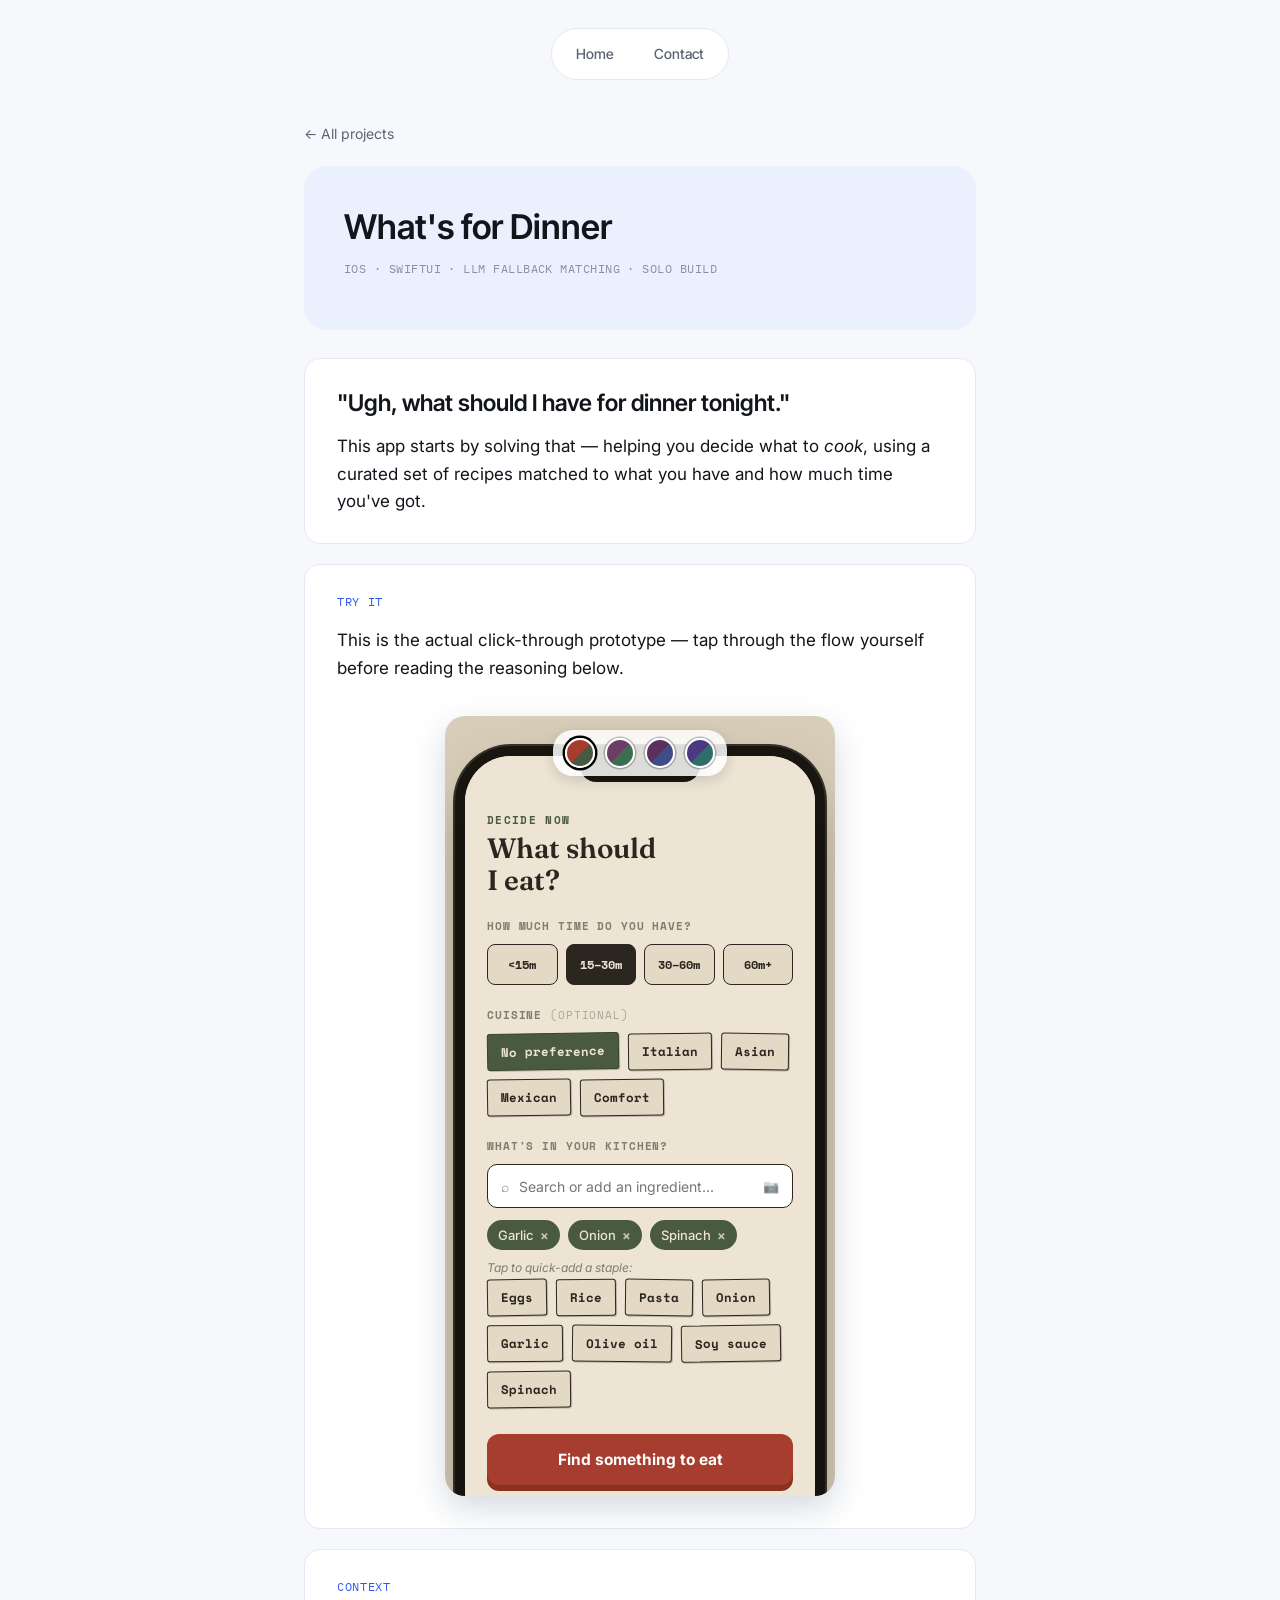
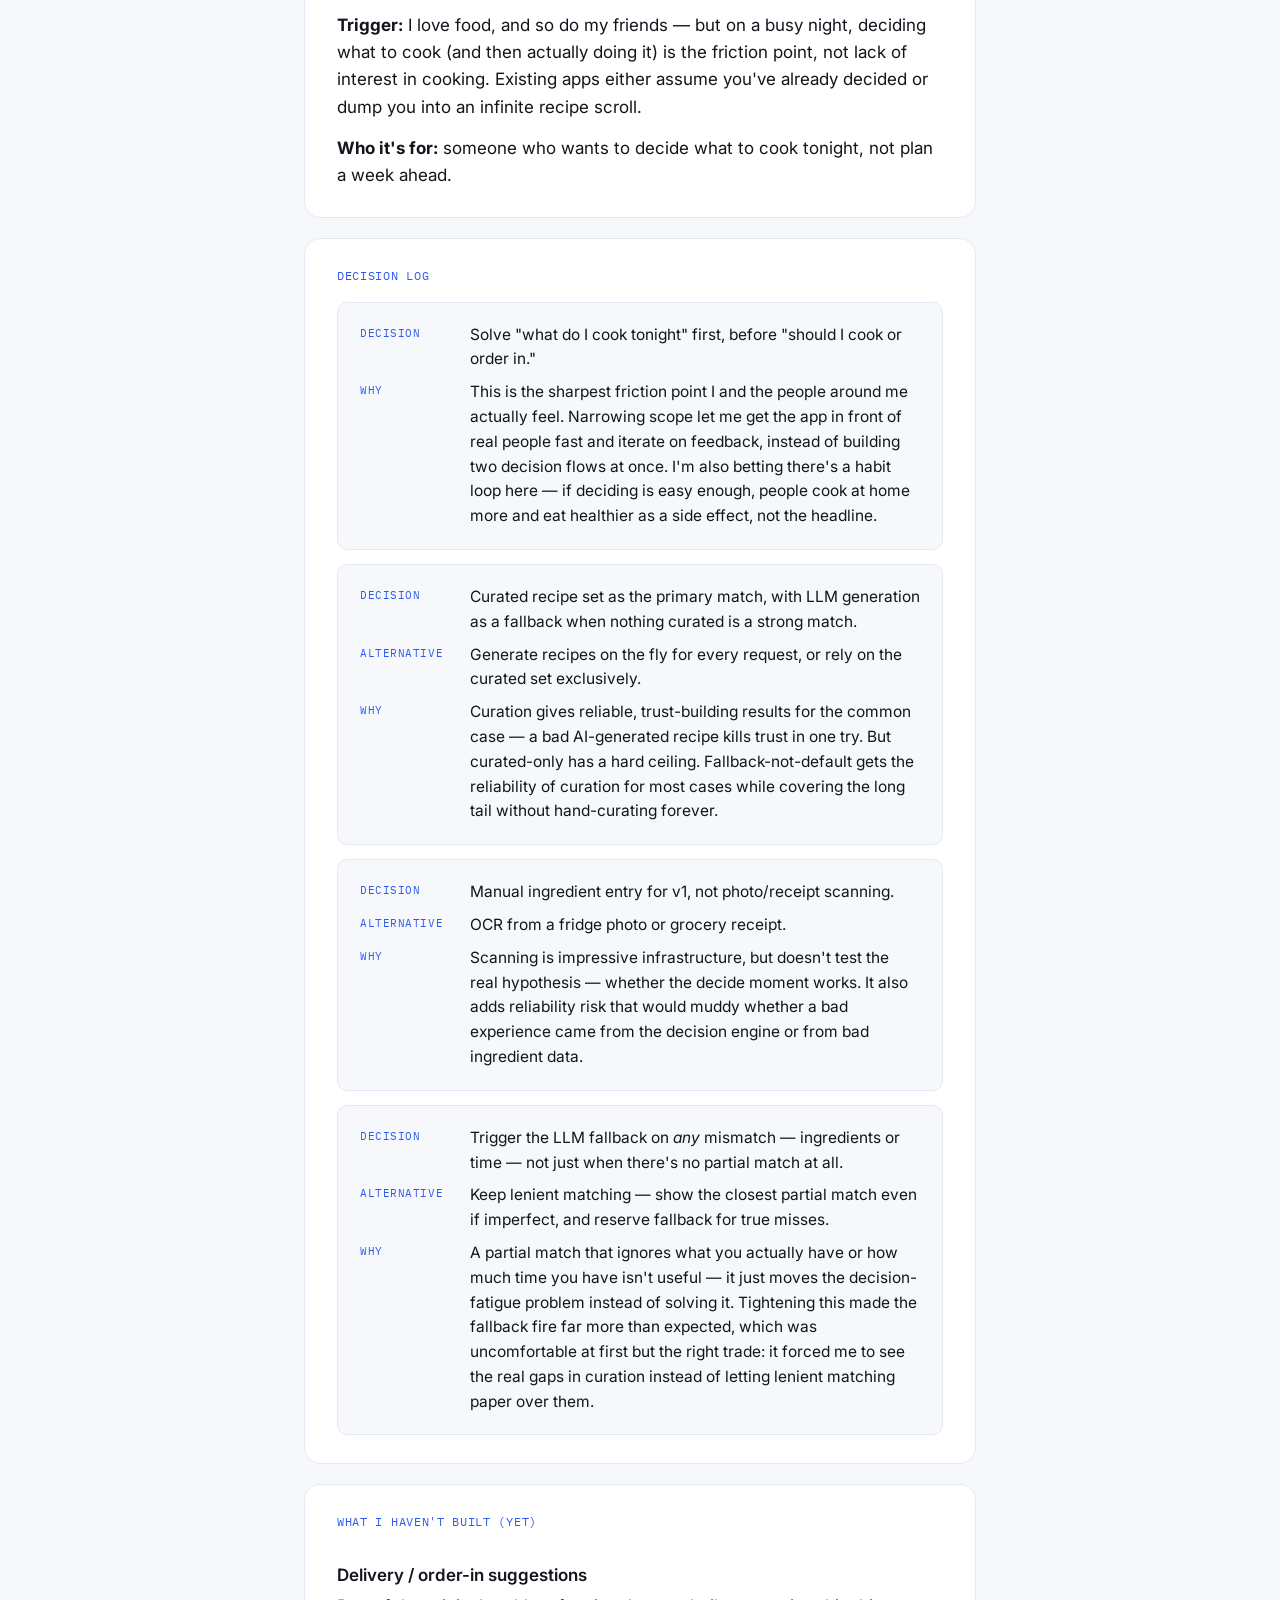
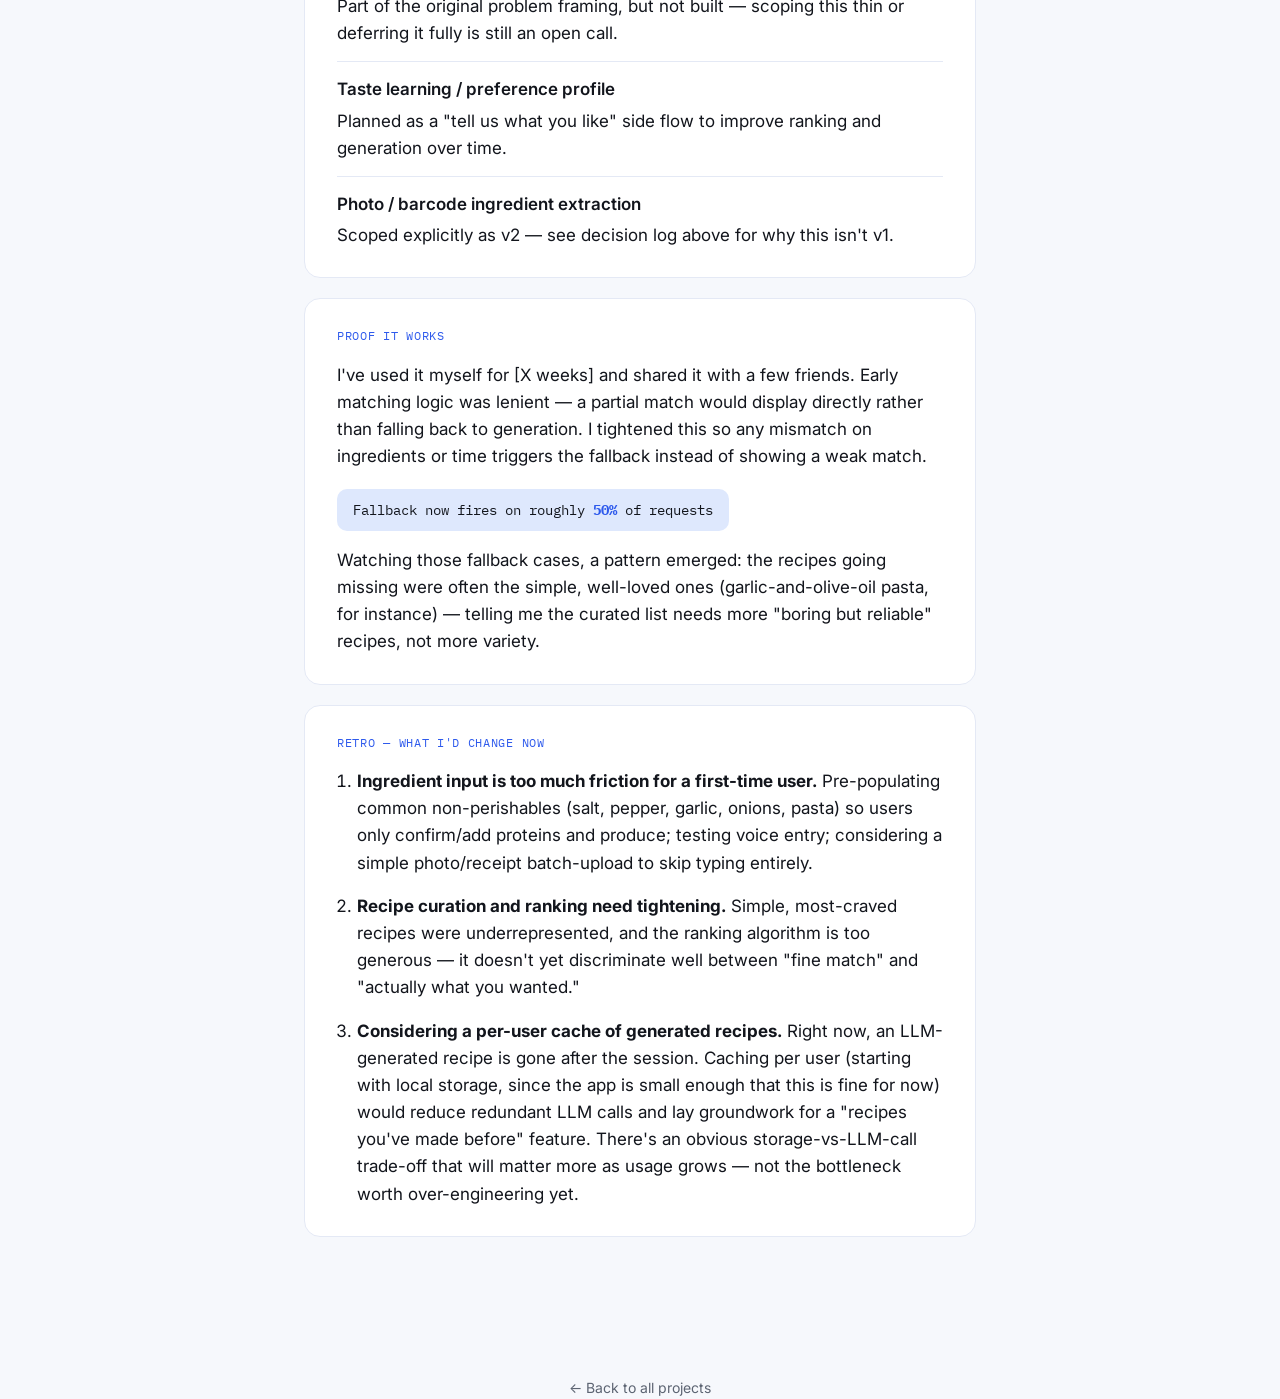
==== case-study-eat.html @ 6f622d14 "first push - scaffolding" ====
<!DOCTYPE html>
<html lang="en">
<head>
<meta charset="UTF-8">
<meta name="viewport" content="width=device-width, initial-scale=1.0">
<title>What's for Dinner — Case Study</title>
<meta name="robots" content="noindex, nofollow">
<link rel="preconnect" href="https://fonts.googleapis.com">
<link rel="preconnect" href="https://fonts.gstatic.com" crossorigin>
<link href="https://fonts.googleapis.com/css2?family=Inter:wght@400;500;600&family=Inter+Tight:wght@500;600;700&family=IBM+Plex+Mono:wght@400;500&display=swap" rel="stylesheet">
<link rel="stylesheet" href="styles.css">
</head>
<body>

<div class="nav-shell">
  <nav class="pill-nav">
    <a href="index.html">Home</a>
    <a href="mailto:you@example.com">Contact</a>
  </nav>
</div>

<main class="case-page">

  <a class="back-link" href="index.html">← All projects</a>

  <header class="case-hero">
    <h1>What's for Dinner</h1>
    <p class="case-tags">iOS · SwiftUI · LLM fallback matching · Solo build</p>
  </header>

  <section class="case-block">
    <p class="hook-line">"Ugh, what should I have for dinner tonight."</p>
    <p>This app starts by solving that — helping you decide what to <em>cook</em>, using a curated set of recipes matched to what you have and how much time you've got.</p>
  </section>

  <section class="case-block">
    <p class="label">Try it</p>
    <p>This is the actual click-through prototype — tap through the flow yourself before reading the reasoning below.</p>
    <div style="display:flex; justify-content:center; padding:20px 0 4px;">
      <iframe src="demo-eat.html" style="width:390px; height:780px; max-width:100%; border:none; border-radius:20px; box-shadow:0 12px 32px rgba(15,42,87,0.18);" title="What's for Dinner interactive prototype"></iframe>
    </div>
  </section>

  <section class="case-block">
    <p class="label">Context</p>
    <p><strong>Trigger:</strong> I love food, and so do my friends — but on a busy night, deciding what to cook (and then actually doing it) is the friction point, not lack of interest in cooking. Existing apps either assume you've already decided or dump you into an infinite recipe scroll.</p>
    <p><strong>Who it's for:</strong> someone who wants to decide what to cook tonight, not plan a week ahead.</p>
  </section>

  <section class="case-block">
    <p class="label">Decision log</p>

    <div class="decision-card">
      <div class="d-row"><span class="k">Decision</span><p class="v">Solve "what do I cook tonight" first, before "should I cook or order in."</p></div>
      <div class="d-row"><span class="k">Why</span><p class="v">This is the sharpest friction point I and the people around me actually feel. Narrowing scope let me get the app in front of real people fast and iterate on feedback, instead of building two decision flows at once. I'm also betting there's a habit loop here — if deciding is easy enough, people cook at home more and eat healthier as a side effect, not the headline.</p></div>
    </div>

    <div class="decision-card">
      <div class="d-row"><span class="k">Decision</span><p class="v">Curated recipe set as the primary match, with LLM generation as a fallback when nothing curated is a strong match.</p></div>
      <div class="d-row"><span class="k">Alternative</span><p class="v">Generate recipes on the fly for every request, or rely on the curated set exclusively.</p></div>
      <div class="d-row"><span class="k">Why</span><p class="v">Curation gives reliable, trust-building results for the common case — a bad AI-generated recipe kills trust in one try. But curated-only has a hard ceiling. Fallback-not-default gets the reliability of curation for most cases while covering the long tail without hand-curating forever.</p></div>
    </div>

    <div class="decision-card">
      <div class="d-row"><span class="k">Decision</span><p class="v">Manual ingredient entry for v1, not photo/receipt scanning.</p></div>
      <div class="d-row"><span class="k">Alternative</span><p class="v">OCR from a fridge photo or grocery receipt.</p></div>
      <div class="d-row"><span class="k">Why</span><p class="v">Scanning is impressive infrastructure, but doesn't test the real hypothesis — whether the decide moment works. It also adds reliability risk that would muddy whether a bad experience came from the decision engine or from bad ingredient data.</p></div>
    </div>

    <div class="decision-card">
      <div class="d-row"><span class="k">Decision</span><p class="v">Trigger the LLM fallback on <em>any</em> mismatch — ingredients or time — not just when there's no partial match at all.</p></div>
      <div class="d-row"><span class="k">Alternative</span><p class="v">Keep lenient matching — show the closest partial match even if imperfect, and reserve fallback for true misses.</p></div>
      <div class="d-row"><span class="k">Why</span><p class="v">A partial match that ignores what you actually have or how much time you have isn't useful — it just moves the decision-fatigue problem instead of solving it. Tightening this made the fallback fire far more than expected, which was uncomfortable at first but the right trade: it forced me to see the real gaps in curation instead of letting lenient matching paper over them.</p></div>
    </div>

  </section>

  <section class="case-block">
    <p class="label">What I haven't built (yet)</p>
    <ul class="not-built">
      <li><span class="nb-title">Delivery / order-in suggestions</span>Part of the original problem framing, but not built — scoping this thin or deferring it fully is still an open call.</li>
      <li><span class="nb-title">Taste learning / preference profile</span>Planned as a "tell us what you like" side flow to improve ranking and generation over time.</li>
      <li><span class="nb-title">Photo / barcode ingredient extraction</span>Scoped explicitly as v2 — see decision log above for why this isn't v1.</li>
    </ul>
  </section>

  <section class="case-block">
    <p class="label">Proof it works</p>
    <p>I've used it myself for [X weeks] and shared it with a few friends. Early matching logic was lenient — a partial match would display directly rather than falling back to generation. I tightened this so any mismatch on ingredients or time triggers the fallback instead of showing a weak match.</p>
    <div class="stat-callout">Fallback now fires on roughly <b>50%</b> of requests</div>
    <p>Watching those fallback cases, a pattern emerged: the recipes going missing were often the simple, well-loved ones (garlic-and-olive-oil pasta, for instance) — telling me the curated list needs more "boring but reliable" recipes, not more variety.</p>
  </section>

  <section class="case-block">
    <p class="label">Retro — what I'd change now</p>
    <ol class="retro-list">
      <li><strong>Ingredient input is too much friction for a first-time user.</strong> Pre-populating common non-perishables (salt, pepper, garlic, onions, pasta) so users only confirm/add proteins and produce; testing voice entry; considering a simple photo/receipt batch-upload to skip typing entirely.</li>
      <li><strong>Recipe curation and ranking need tightening.</strong> Simple, most-craved recipes were underrepresented, and the ranking algorithm is too generous — it doesn't yet discriminate well between "fine match" and "actually what you wanted."</li>
      <li><strong>Considering a per-user cache of generated recipes.</strong> Right now, an LLM-generated recipe is gone after the session. Caching per user (starting with local storage, since the app is small enough that this is fine for now) would reduce redundant LLM calls and lay groundwork for a "recipes you've made before" feature. There's an obvious storage-vs-LLM-call trade-off that will matter more as usage grows — not the bottleneck worth over-engineering yet.</li>
    </ol>
  </section>

</main>

<p class="footer-note"><a href="index.html">← Back to all projects</a></p>

</body>
</html>
---- styles.css ----
/* ============================================================
   DESIGN TOKENS — v2
   Reference: Marco Cornacchia's portfolio (bento-grid cards,
   soft shadows, big rounded corners, floating pill nav,
   conversational personal copy) — reworked lighter + blue.
   ============================================================ */

:root {
  /* color */
  --bg: #F6F8FC;
  --card: #FFFFFF;
  --card-tint: #EAF0FD;      /* hero card wash */
  --ink: #12151C;
  --ink-soft: #5C6472;
  --ink-faint: #8991A1;
  --line: #E4E9F5;
  --accent: #2E5AEC;         /* primary blue */
  --accent-soft: #DEE8FD;    /* chip / tag background */
  --accent-transit: #2E5AEC;
  --accent-food: #B4622A;    /* warm, muted — tag differentiation only */
  --shadow-color: 220, 60%, 55%;

  /* type */
  --display: 'Inter Tight', 'Inter', sans-serif;
  --body: 'Inter', sans-serif;
  --mono: 'IBM Plex Mono', monospace;

  /* layout */
  --max: 980px;
  --gutter: 24px;
  --r-lg: 24px;
  --r-md: 16px;
  --r-sm: 10px;
  --r-pill: 999px;
}

* { box-sizing: border-box; }
html { scroll-behavior: smooth; }

body {
  margin: 0;
  background: var(--bg);
  color: var(--ink);
  font-family: var(--body);
  font-size: 17px;
  line-height: 1.6;
  -webkit-font-smoothing: antialiased;
}

@media (prefers-reduced-motion: reduce) {
  html { scroll-behavior: auto; }
  * { animation: none !important; transition: none !important; }
}

a { color: var(--accent); text-decoration: none; }
a:hover { text-decoration: underline; }
a:focus-visible, button:focus-visible {
  outline: 2px solid var(--accent);
  outline-offset: 3px;
}

.wrap {
  max-width: var(--max);
  margin: 0 auto;
  padding: 0 var(--gutter);
}

/* soft, blue-tinted shadow used throughout — the one recurring "material" */
.shadow-soft {
  box-shadow:
    0 1px 2px hsla(var(--shadow-color), 0.06),
    0 8px 24px hsla(var(--shadow-color), 0.08),
    0 24px 48px hsla(var(--shadow-color), 0.06);
}

/* ---- floating pill nav ---- */
.nav-shell {
  display: flex;
  justify-content: center;
  padding: 28px var(--gutter) 0;
}
.pill-nav {
  display: inline-flex;
  align-items: center;
  gap: 4px;
  background: var(--card);
  border-radius: var(--r-pill);
  padding: 6px;
  border: 1px solid var(--line);
}
.pill-nav a {
  font-family: var(--display);
  font-size: 14px;
  font-weight: 500;
  color: var(--ink-soft);
  padding: 8px 18px;
  border-radius: var(--r-pill);
  text-decoration: none;
  transition: background 0.15s ease, color 0.15s ease;
}
.pill-nav a:hover { color: var(--ink); }
.pill-nav a.active {
  background: var(--ink);
  color: #fff;
}

/* ---- homepage layout ---- */
.page {
  padding: 32px var(--gutter) 80px;
  max-width: var(--max);
  margin: 0 auto;
}

/* thin header strip: name left, one-line bio right */
.header-strip {
  display: flex;
  justify-content: space-between;
  align-items: center;
  gap: 24px;
  padding-bottom: 18px;
  margin-bottom: 24px;
  border-bottom: 1px solid var(--line);
}
.header-strip .name {
  font-family: var(--display);
  font-weight: 600;
  font-size: 16px;
  margin: 0;
  color: var(--ink);
  white-space: nowrap;
}
.header-strip .bio {
  font-size: 13.5px;
  color: var(--ink-soft);
  margin: 0;
  max-width: 46ch;
  text-align: right;
}

.card-grid {
  display: grid;
  grid-template-columns: 1fr 1fr;
  gap: 18px;
}

.project-card {
  background: var(--card);
  border-radius: var(--r-lg);
  padding: 0;
  overflow: hidden;
  display: block;
  color: var(--ink);
  transition: transform 0.18s ease, box-shadow 0.18s ease;
}
.project-card:hover {
  transform: translateY(-3px);
  text-decoration: none;
}

/* phone-proportioned visual area with quote bubbles */
.project-visual {
  padding: 20px 18px;
  min-height: 300px;
  display: flex;
  flex-direction: column;
  gap: 10px;
}
.q-bubble {
  align-self: flex-start;
  background: var(--card);
  border-radius: 14px 14px 14px 4px;
  padding: 9px 13px;
  font-size: 13px;
  max-width: 80%;
  box-shadow: 0 2px 6px rgba(15,42,87,0.08);
}
.q-bubble.reply {
  align-self: flex-end;
  color: #fff;
  border-radius: 14px 14px 4px 14px;
  box-shadow: 0 2px 6px rgba(15,42,87,0.15);
}
.q-bubble.reply.transit { background: var(--accent-transit); }
.q-bubble.reply.food { background: var(--accent-food); }
.project-visual .icon-slot {
  flex: 1;
  display: flex;
  align-items: flex-end;
  justify-content: center;
  padding-top: 6px;
}
.project-visual svg { max-width: 100%; height: auto; display: block; }

.project-body { padding: 16px 20px 22px; }
.project-body .p-title {
  font-family: var(--display);
  font-size: 17px;
  font-weight: 600;
  margin: 0 0 6px;
}
.p-tags {
  font-family: var(--mono);
  font-size: 11px;
  color: var(--ink-faint);
  letter-spacing: 0.02em;
}
.p-status {
  display: inline-block;
  font-family: var(--mono);
  font-size: 11px;
  text-transform: uppercase;
  letter-spacing: 0.04em;
  color: var(--accent);
  background: var(--accent-soft);
  padding: 3px 10px;
  border-radius: var(--r-pill);
  margin-top: 8px;
}

@media (max-width: 560px) {
  .header-strip { flex-direction: column; align-items: flex-start; gap: 8px; }
  .header-strip .bio { text-align: left; }
}

.footer-note {
  padding: 40px var(--gutter) 0;
  max-width: var(--max);
  margin: 0 auto;
  font-family: var(--body);
  font-size: 14px;
  color: var(--ink-faint);
  text-align: center;
}
.footer-note a { color: var(--ink-soft); }

@media (max-width: 720px) {
  .card-grid { grid-template-columns: 1fr; }
  .hero-card { padding: 32px 24px; }
}

/* ============================================================
   CASE STUDY PAGES — v2
   ============================================================ */

.case-page { padding: 40px var(--gutter) 80px; max-width: 720px; margin: 0 auto; }

.case-hero {
  background: var(--card-tint);
  border-radius: var(--r-lg);
  padding: 40px;
  margin-bottom: 28px;
}
.back-link {
  font-family: var(--body);
  font-size: 14px;
  color: var(--ink-soft);
  display: inline-block;
  margin-bottom: 20px;
}
.case-hero h1 {
  font-family: var(--display);
  font-weight: 600;
  font-size: clamp(26px, 4vw, 34px);
  margin: 0 0 12px;
  line-height: 1.25;
}
.case-tags {
  font-family: var(--mono);
  font-size: 11.5px;
  text-transform: uppercase;
  letter-spacing: 0.04em;
  color: var(--ink-faint);
}

.case-block {
  background: var(--card);
  border-radius: var(--r-md);
  border: 1px solid var(--line);
  padding: 28px 32px;
  margin-bottom: 20px;
}
.case-block .label {
  font-family: var(--mono);
  font-size: 11.5px;
  text-transform: uppercase;
  letter-spacing: 0.06em;
  color: var(--accent);
  margin: 0 0 16px;
}
.case-block p { margin: 0 0 14px; max-width: 62ch; }
.case-block p:last-child { margin-bottom: 0; }

.hook-line {
  font-family: var(--display);
  font-weight: 600;
  font-size: clamp(19px, 2.6vw, 23px);
  line-height: 1.4;
  margin: 0 0 12px;
}

/* decision cards */
.decision-card {
  background: var(--bg);
  border: 1px solid var(--line);
  border-radius: var(--r-sm);
  padding: 20px 22px;
  margin-bottom: 14px;
}
.decision-card:last-child { margin-bottom: 0; }
.d-row { display: grid; grid-template-columns: 96px 1fr; gap: 14px; margin-bottom: 8px; }
.d-row:last-child { margin-bottom: 0; }
.d-row .k {
  font-family: var(--mono);
  font-size: 11px;
  text-transform: uppercase;
  letter-spacing: 0.05em;
  color: var(--accent);
  padding-top: 2px;
}
.d-row .v { margin: 0; font-size: 15.5px; }

.stat-callout {
  display: inline-block;
  font-family: var(--mono);
  font-size: 14px;
  background: var(--accent-soft);
  color: var(--ink);
  padding: 10px 16px;
  border-radius: var(--r-sm);
  margin: 4px 0 16px;
}
.stat-callout b { color: var(--accent); }

.not-built { list-style: none; padding: 0; margin: 0; }
.not-built li { padding: 14px 0; border-bottom: 1px solid var(--line); }
.not-built li:last-child { border-bottom: none; padding-bottom: 0; }
.not-built .nb-title { font-weight: 600; display: block; margin-bottom: 4px; }

.demo-slot {
  border: 1.5px dashed var(--line);
  border-radius: var(--r-sm);
  padding: 44px 24px;
  text-align: center;
  color: var(--ink-faint);
  font-family: var(--mono);
  font-size: 13px;
  background: var(--bg);
}

.retro-list { padding-left: 20px; margin: 0; }
.retro-list li { margin-bottom: 16px; max-width: 60ch; }
.retro-list li:last-child { margin-bottom: 0; }

.progress-notice {
  font-family: var(--body);
  font-size: 14.5px;
  color: var(--ink-soft);
  background: var(--bg);
  border: 1px solid var(--line);
  border-radius: var(--r-sm);
  padding: 16px 18px;
}

@media (max-width: 560px) {
  .d-row { grid-template-columns: 1fr; gap: 2px; }
  .case-hero, .case-block { padding: 28px 22px; }
}
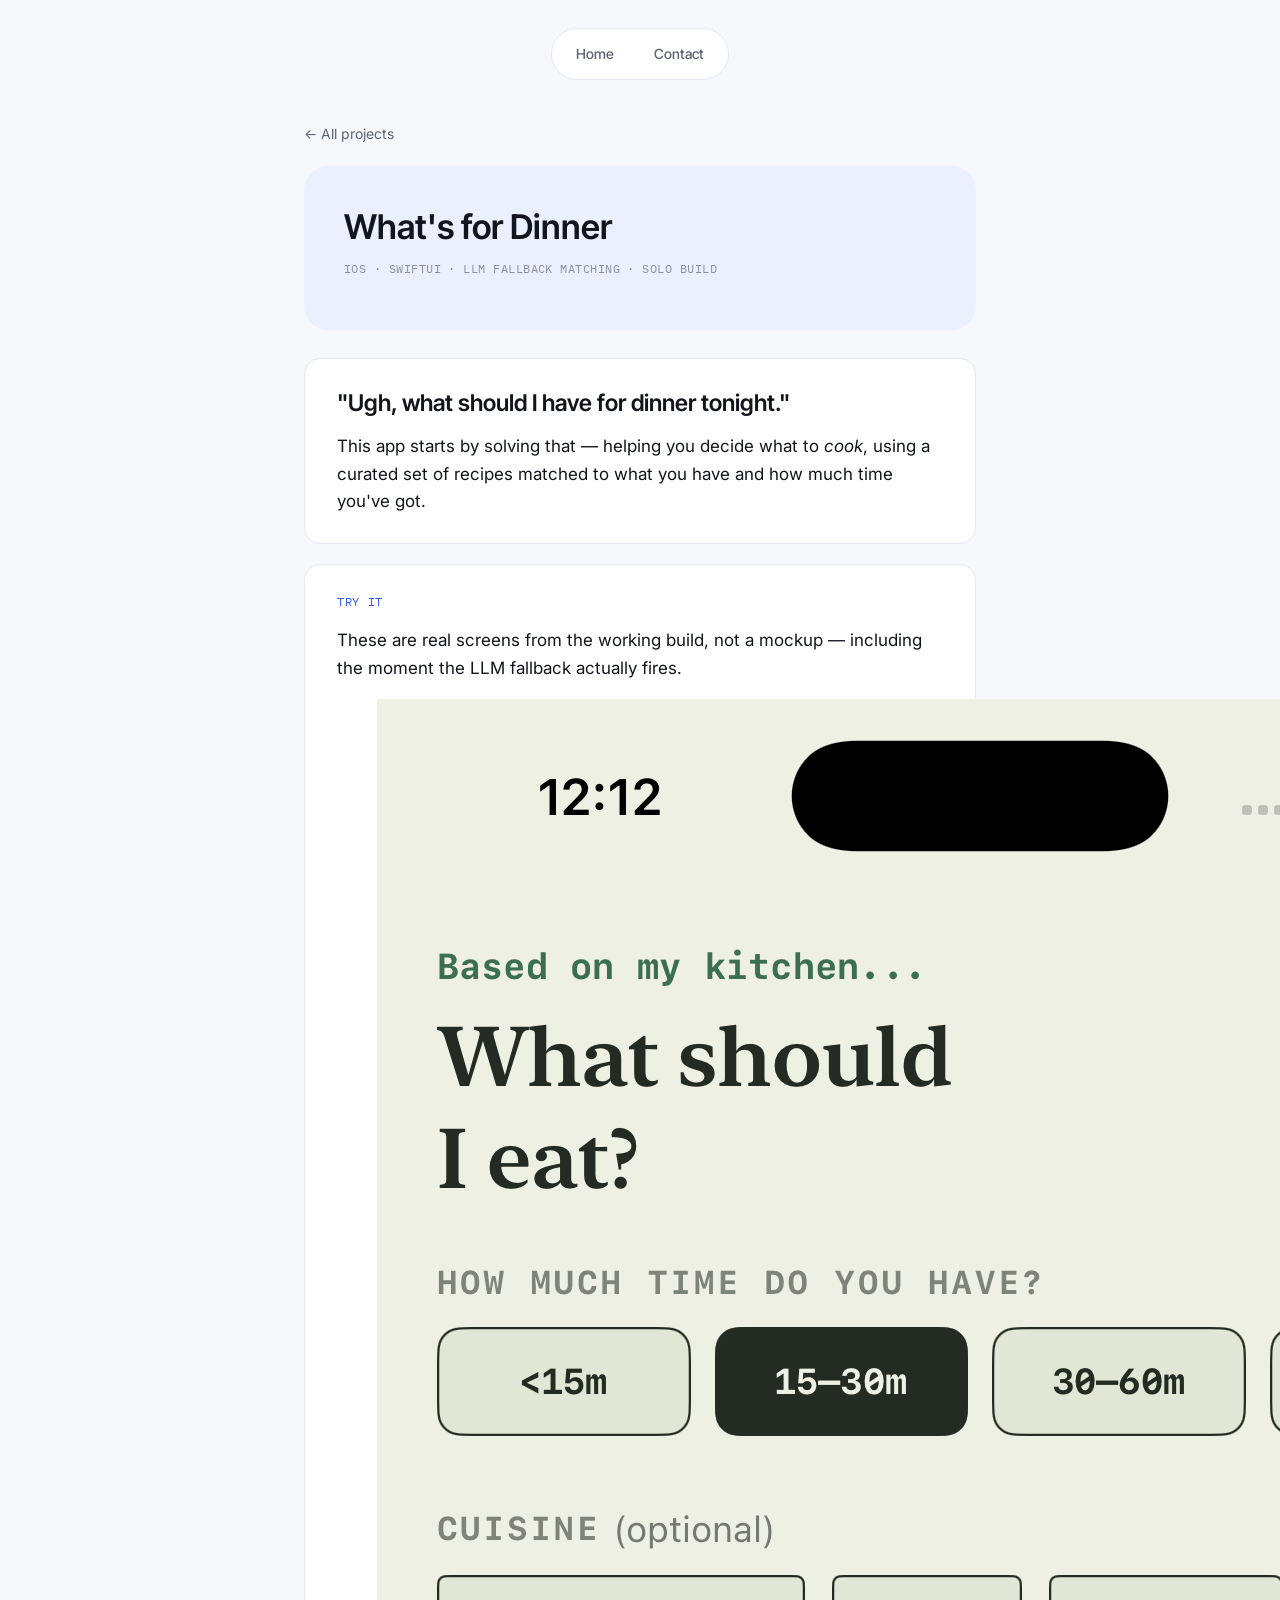
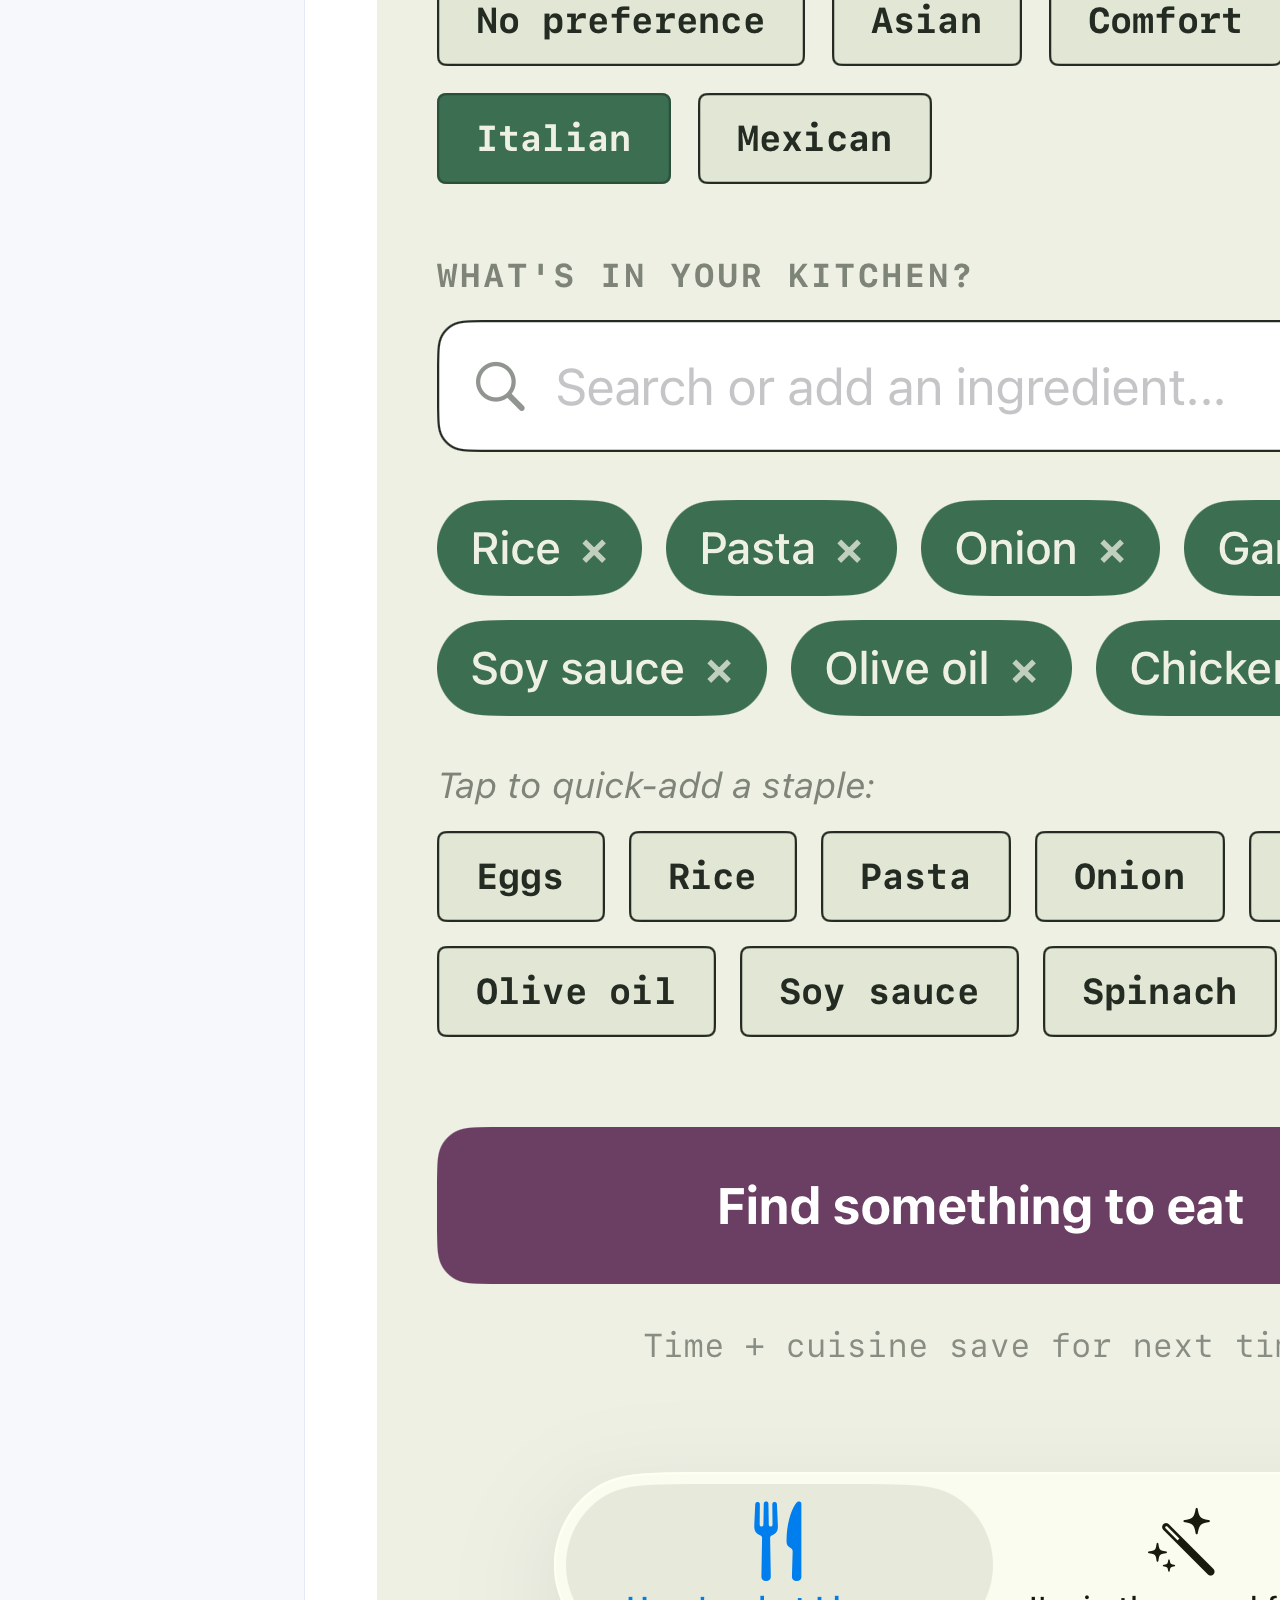
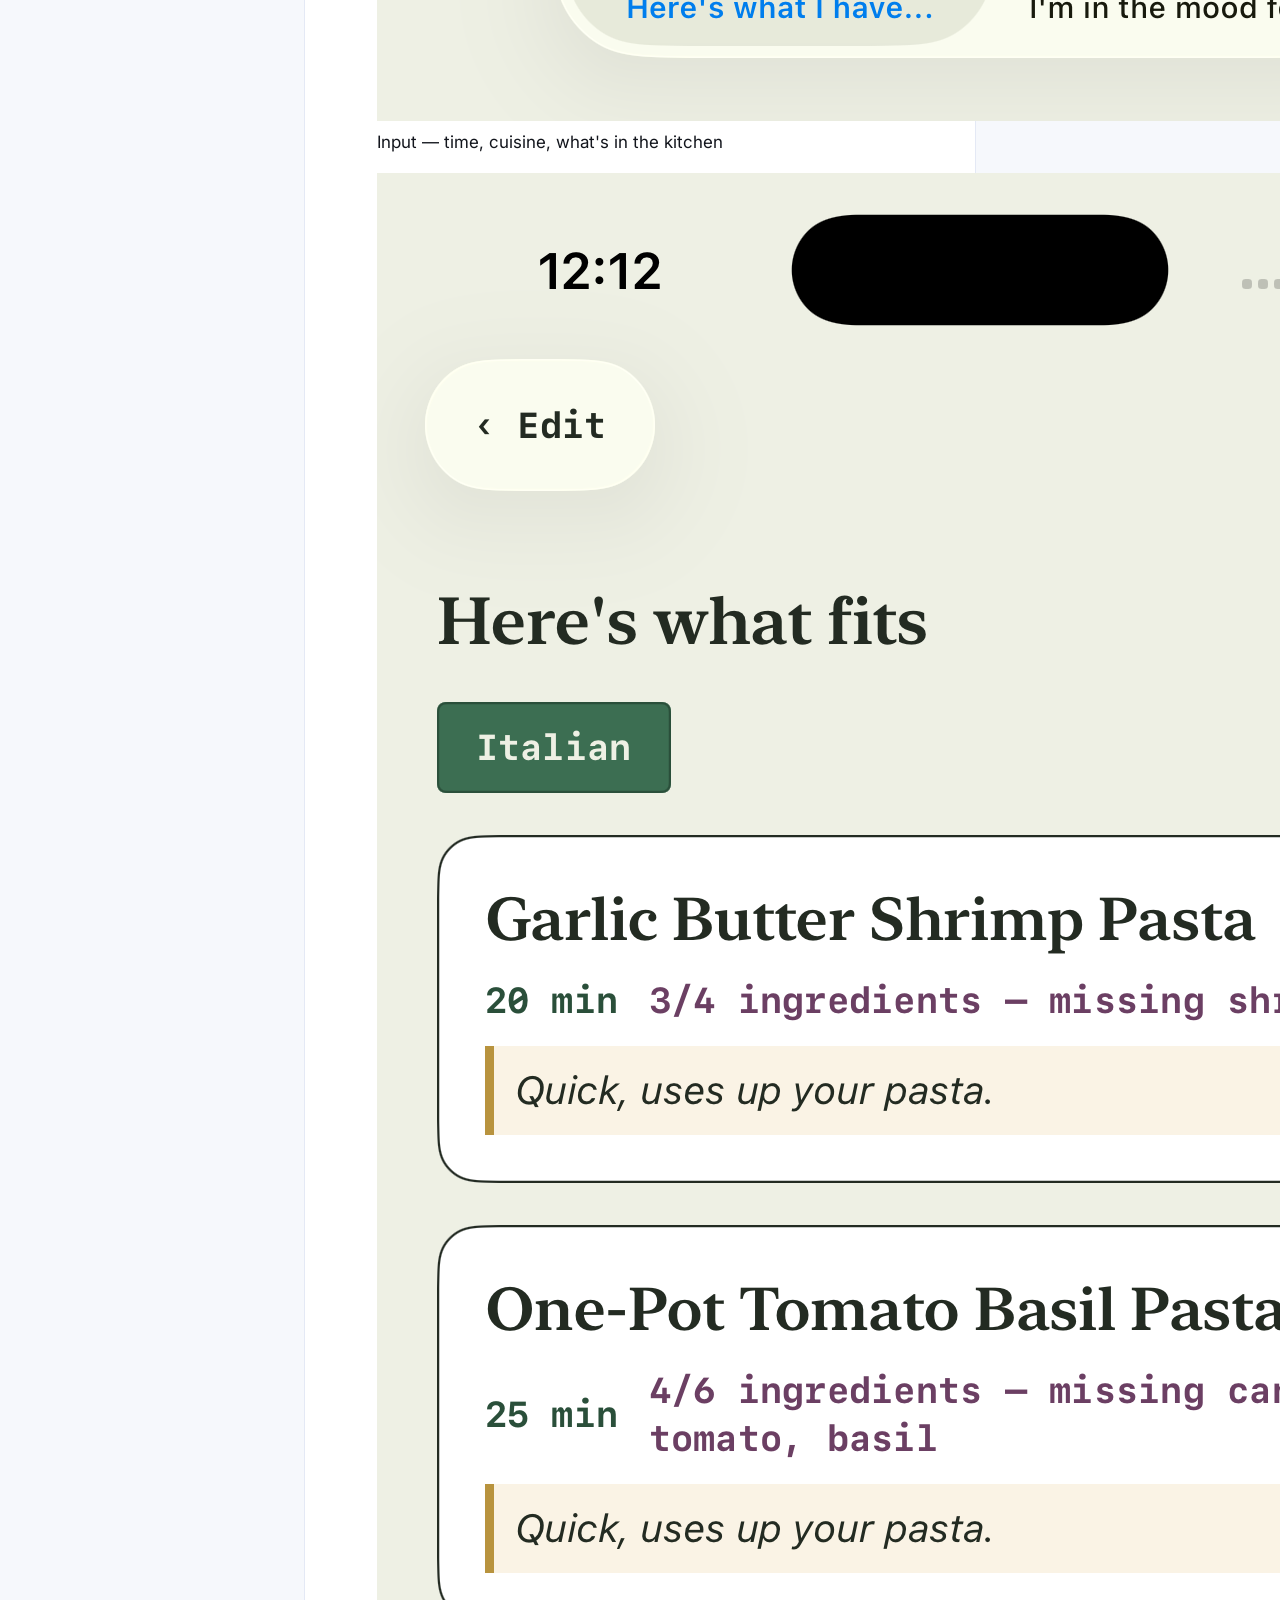
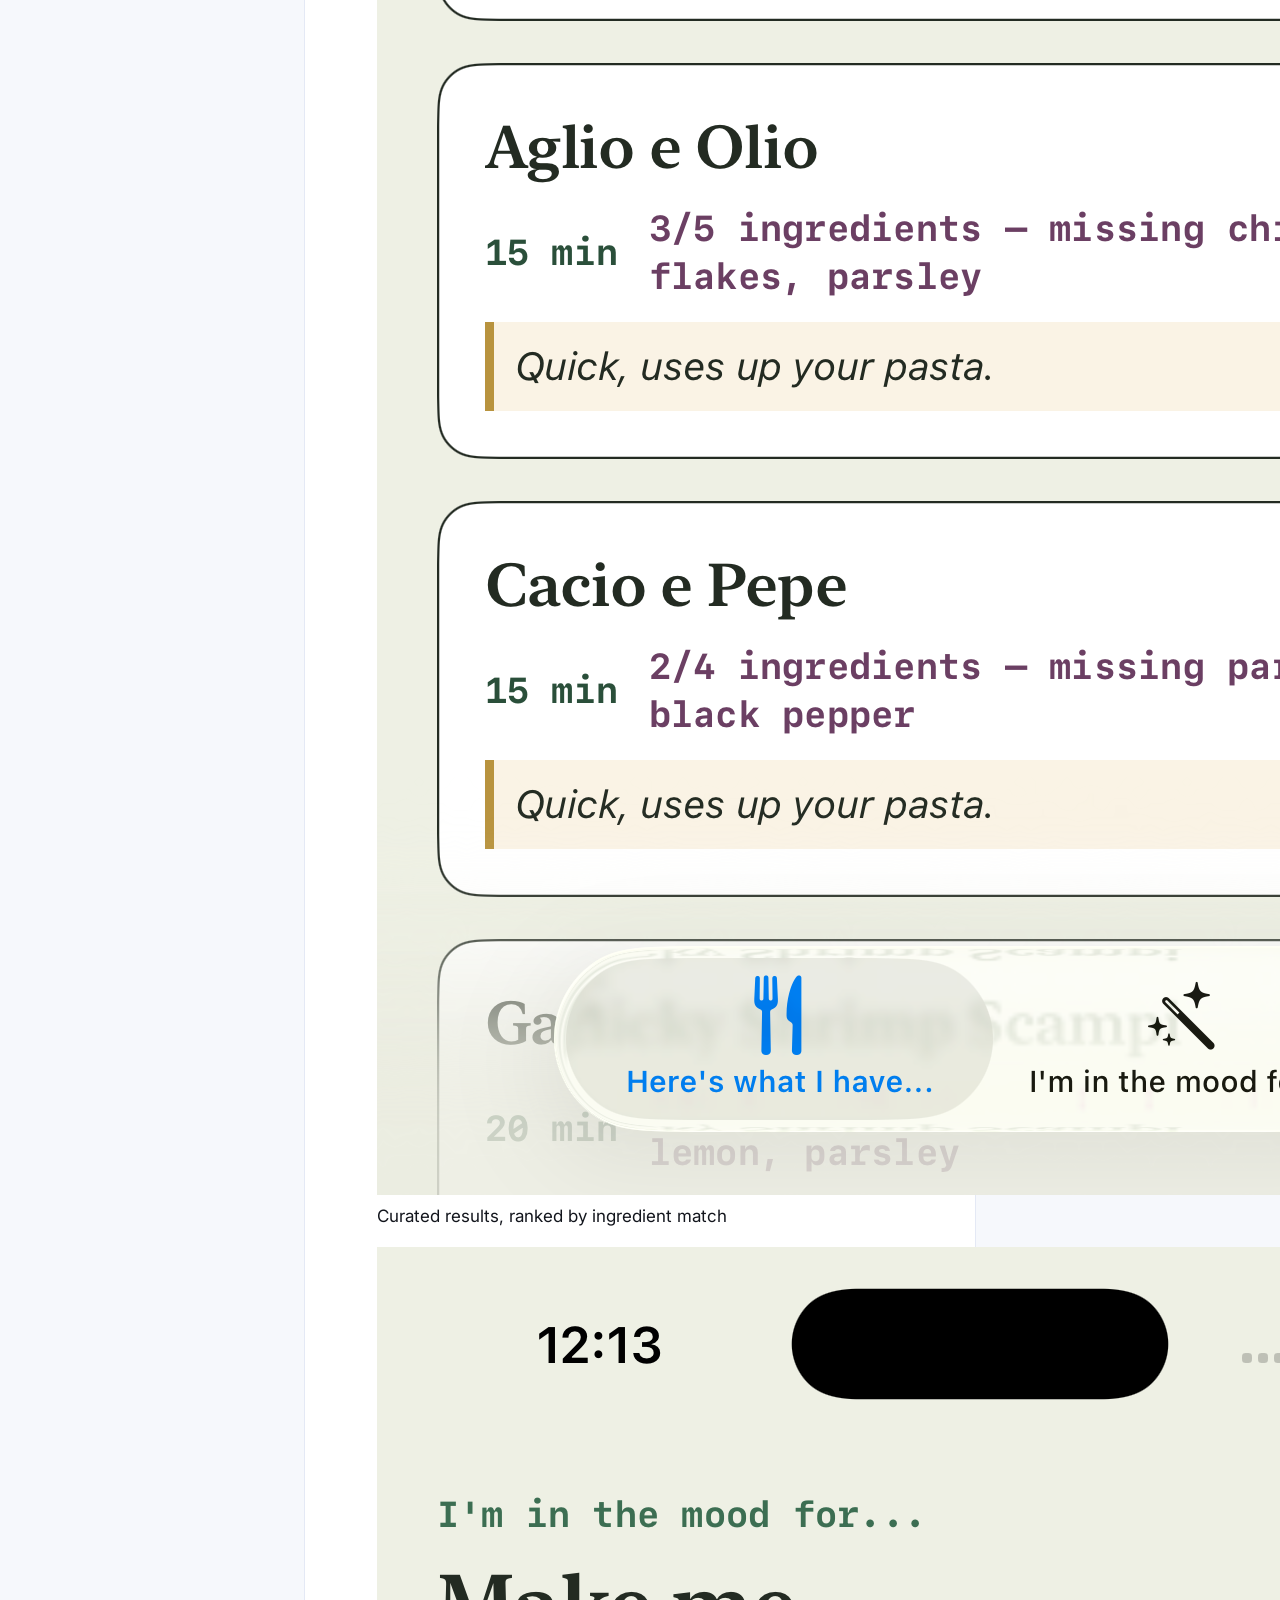
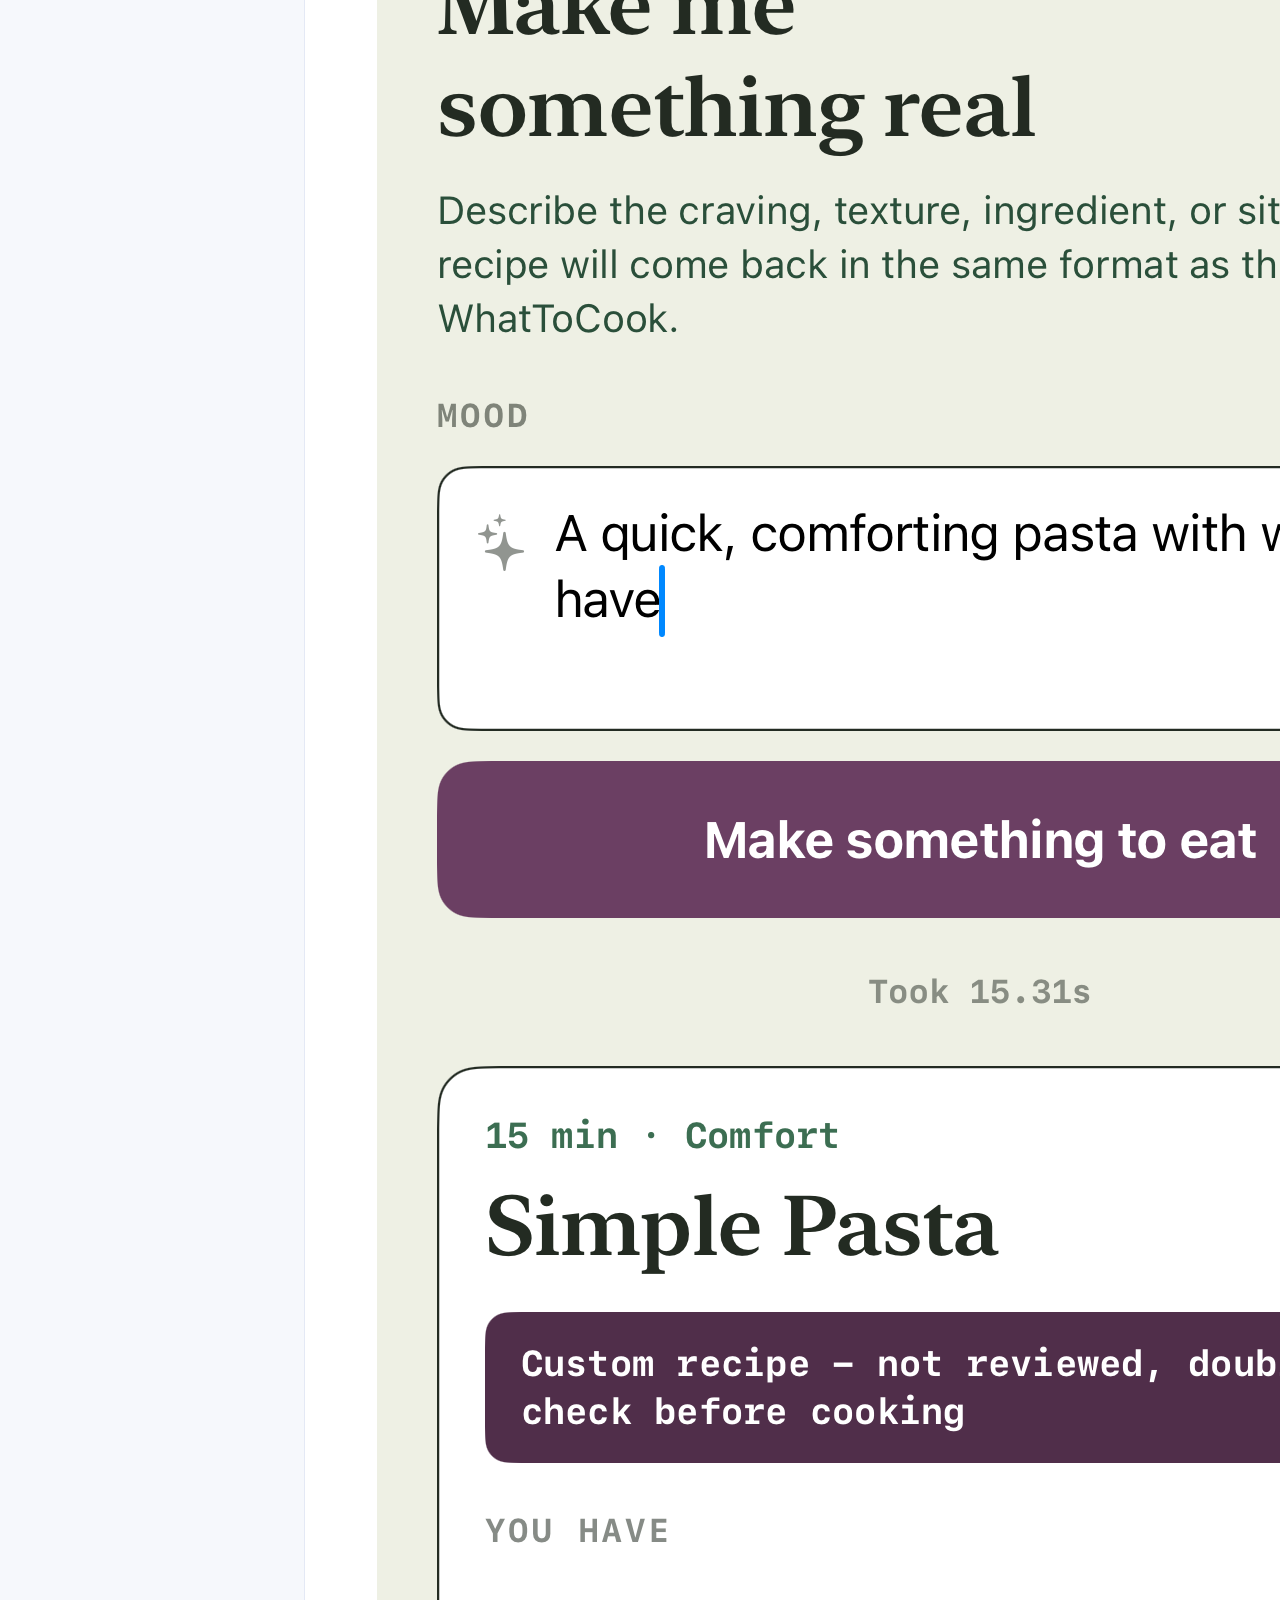
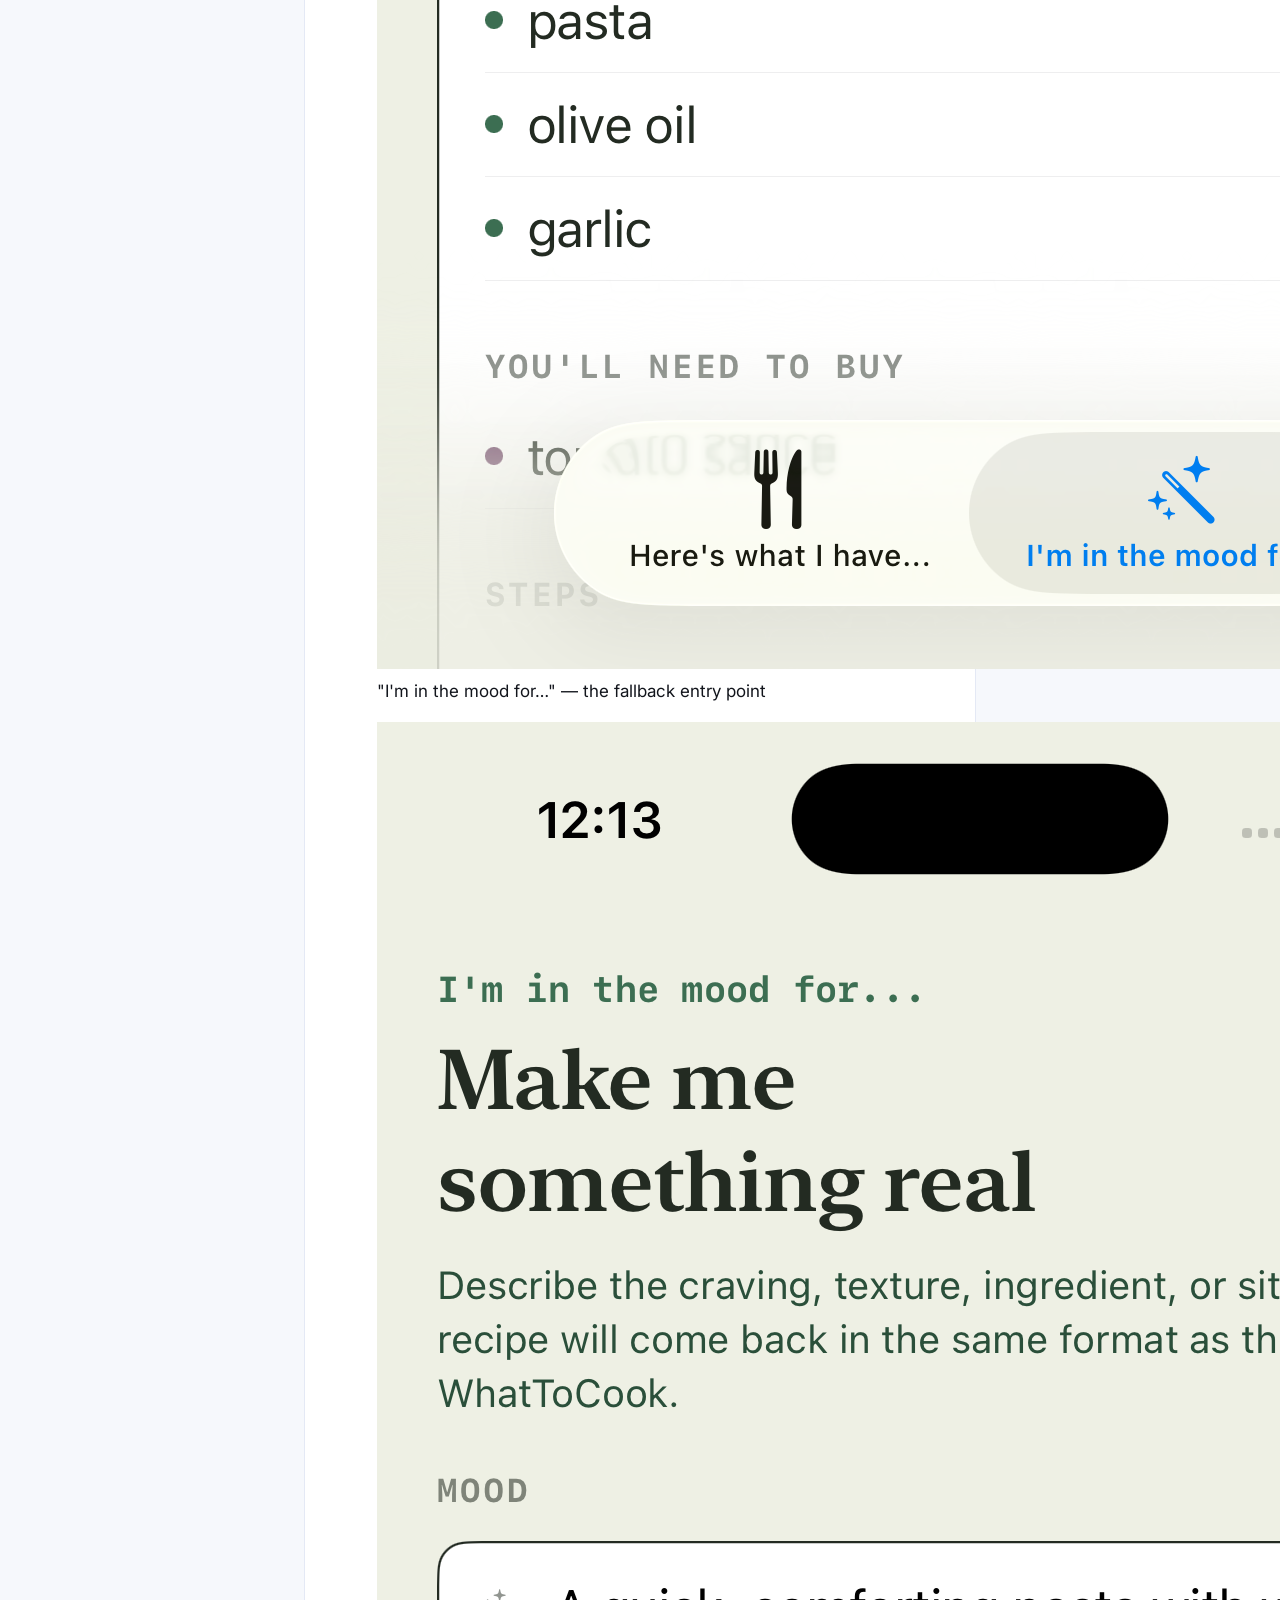
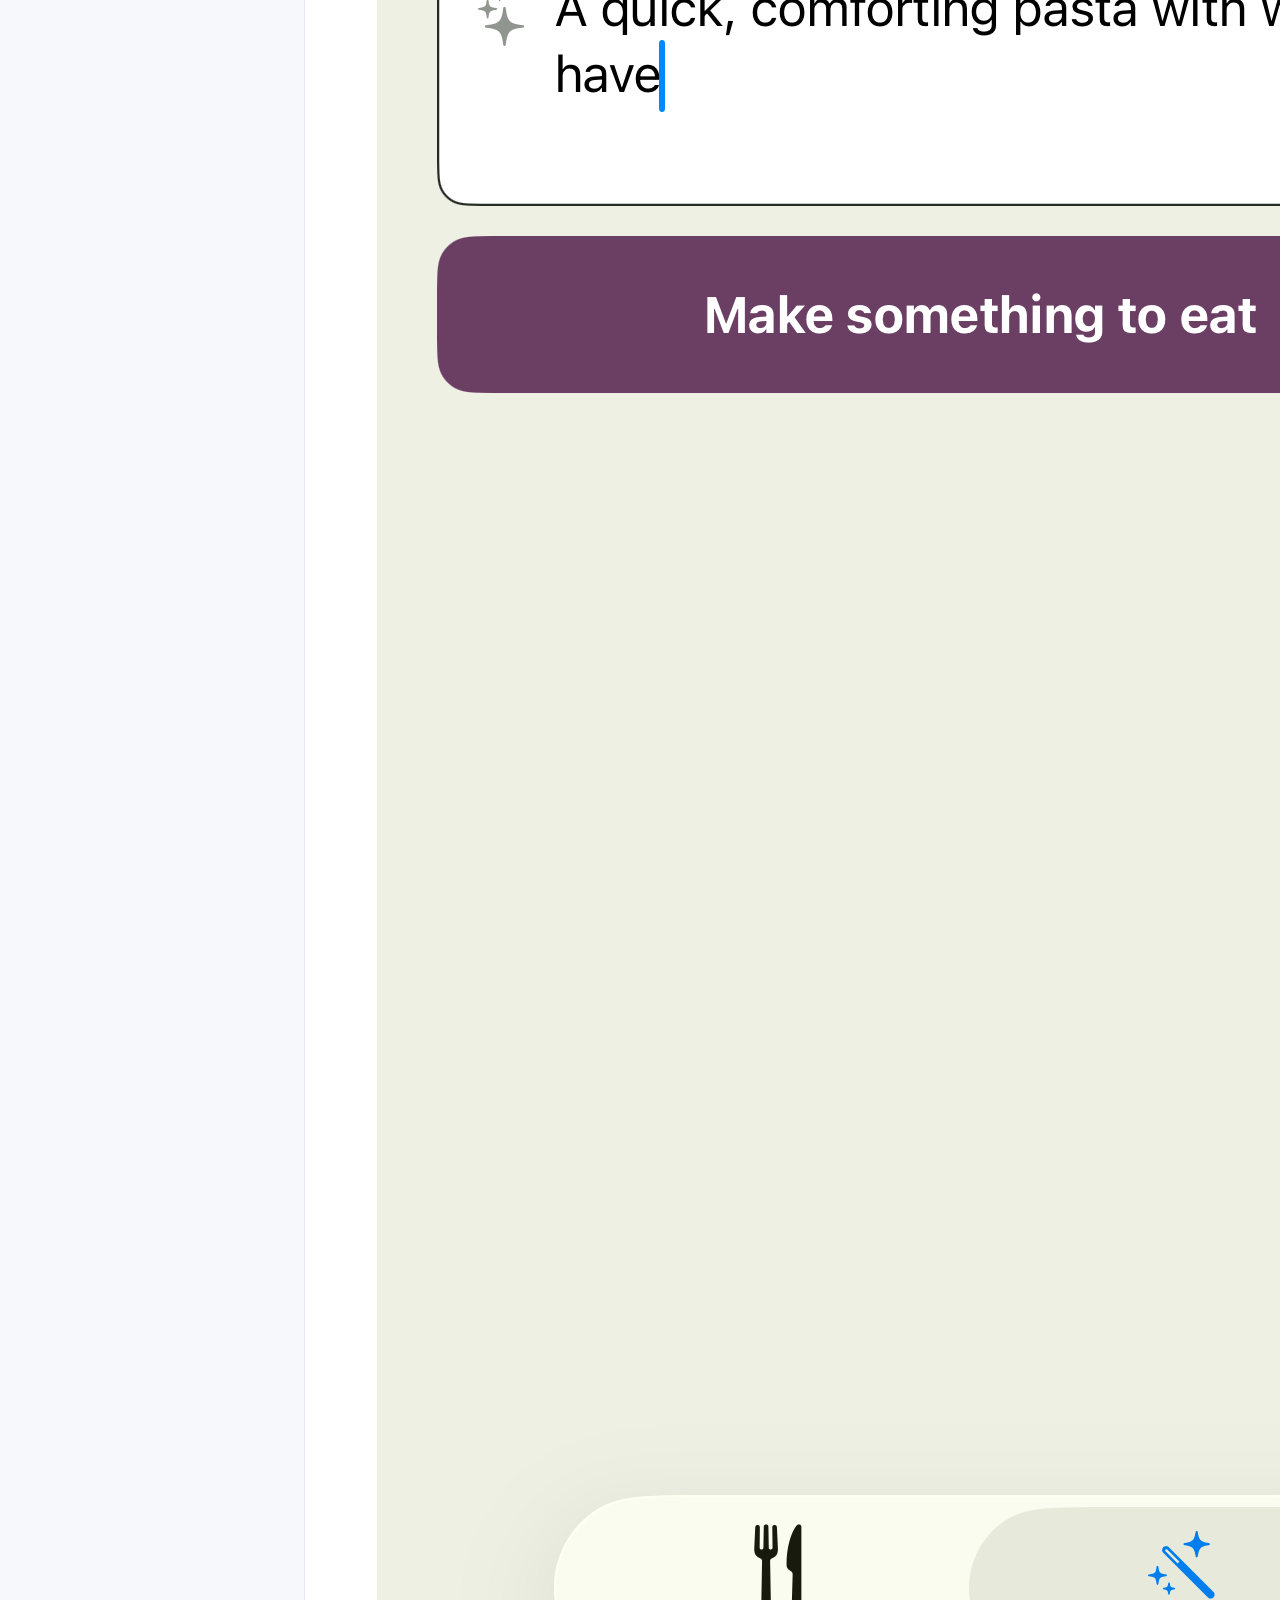
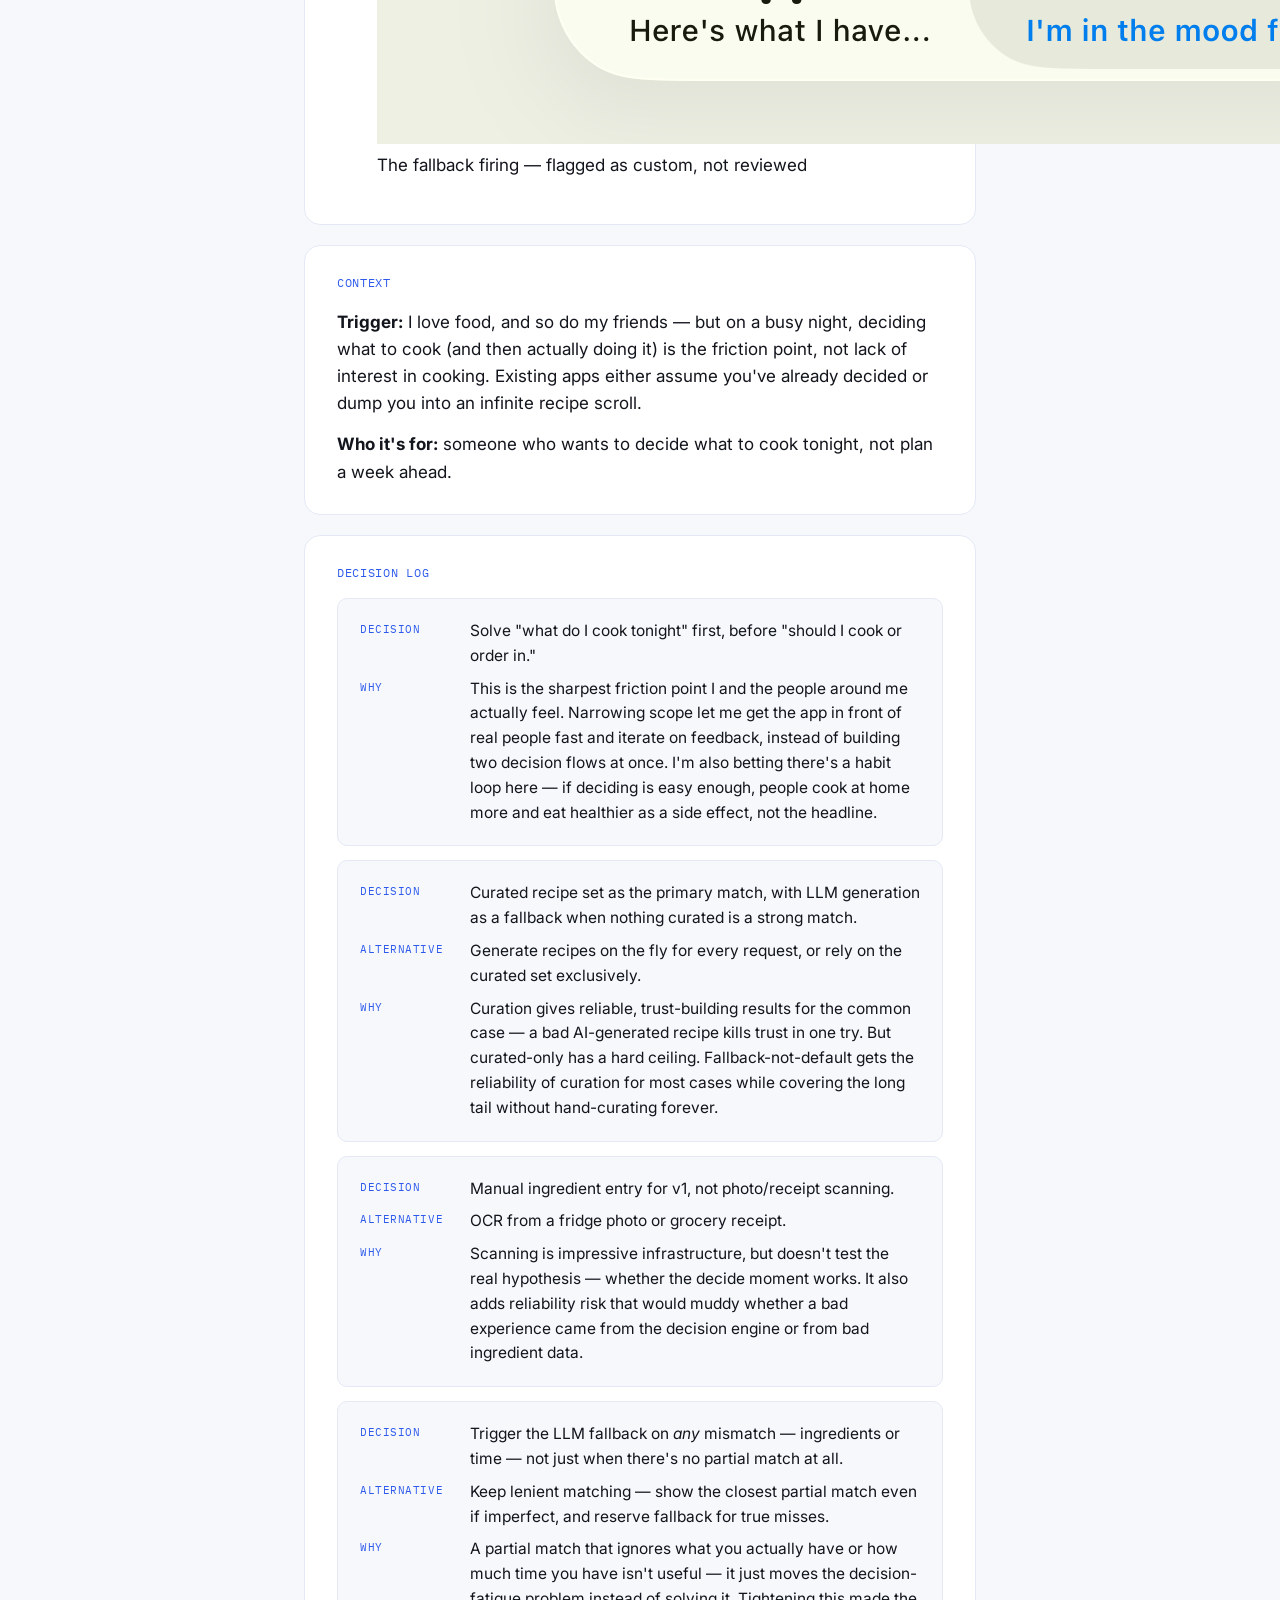
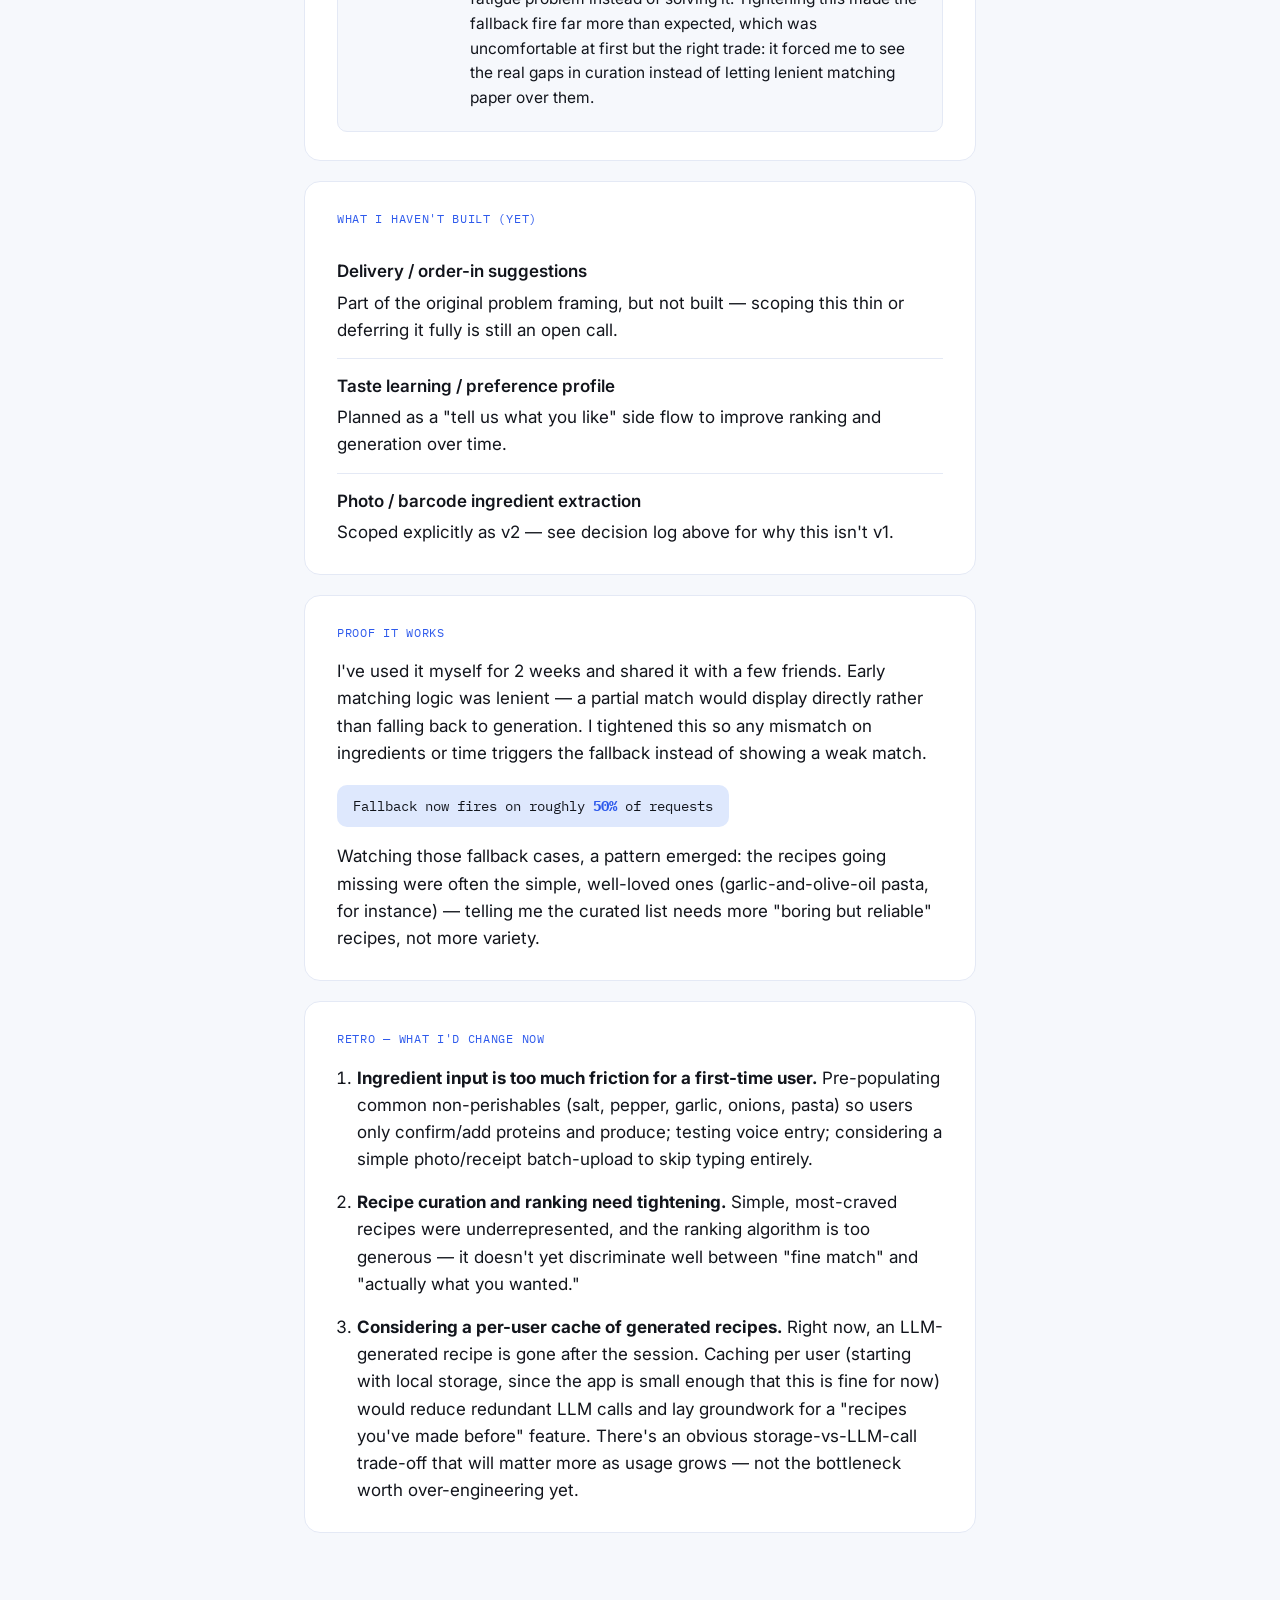
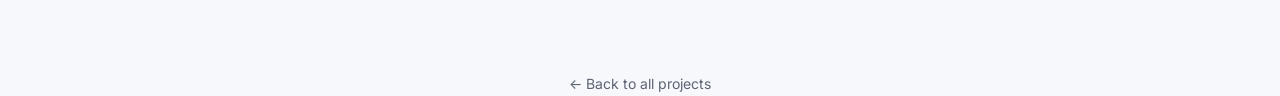
==== commit 1bcad242: "updated whats for dinner study with actual sim screenshots" ====
--- a/case-study-eat.html
+++ b/case-study-eat.html
@@ -35,9 +35,24 @@
 
   <section class="case-block">
     <p class="label">Try it</p>
-    <p>This is the actual click-through prototype — tap through the flow yourself before reading the reasoning below.</p>
-    <div style="display:flex; justify-content:center; padding:20px 0 4px;">
-      <iframe src="demo-eat.html" style="width:390px; height:780px; max-width:100%; border:none; border-radius:20px; box-shadow:0 12px 32px rgba(15,42,87,0.18);" title="What's for Dinner interactive prototype"></iframe>
+    <p>These are real screens from the working build, not a mockup — including the moment the LLM fallback actually fires.</p>
+    <div class="screenshot-grid">
+      <figure>
+        <img src="screenshots/eat-1-input.png" alt="Input screen: time available, cuisine, and kitchen ingredients">
+        <figcaption>Input — time, cuisine, what's in the kitchen</figcaption>
+      </figure>
+      <figure>
+        <img src="screenshots/eat-2-results.png" alt="Results screen showing ranked curated recipes with missing ingredients called out">
+        <figcaption>Curated results, ranked by ingredient match</figcaption>
+      </figure>
+      <figure>
+        <img src="screenshots/eat-3-mood.png" alt="Mood-based input screen for the LLM fallback flow">
+        <figcaption>"I'm in the mood for…" — the fallback entry point</figcaption>
+      </figure>
+      <figure>
+        <img src="screenshots/eat-4-fallback.png" alt="Generated recipe result flagged as a custom, not-yet-reviewed recipe, showing 15.31 second generation time">
+        <figcaption>The fallback firing — flagged as custom, not reviewed</figcaption>
+      </figure>
     </div>
   </section>
 
@@ -86,7 +101,7 @@
 
   <section class="case-block">
     <p class="label">Proof it works</p>
-    <p>I've used it myself for [X weeks] and shared it with a few friends. Early matching logic was lenient — a partial match would display directly rather than falling back to generation. I tightened this so any mismatch on ingredients or time triggers the fallback instead of showing a weak match.</p>
+    <p>I've used it myself for 2 weeks and shared it with a few friends. Early matching logic was lenient — a partial match would display directly rather than falling back to generation. I tightened this so any mismatch on ingredients or time triggers the fallback instead of showing a weak match.</p>
     <div class="stat-callout">Fallback now fires on roughly <b>50%</b> of requests</div>
     <p>Watching those fallback cases, a pattern emerged: the recipes going missing were often the simple, well-loved ones (garlic-and-olive-oil pasta, for instance) — telling me the curated list needs more "boring but reliable" recipes, not more variety.</p>
   </section>
--- a/styles.css
+++ b/styles.css
@@ -1,367 +1,437 @@
 /* ============================================================
-   DESIGN TOKENS — v2
-   Reference: Marco Cornacchia's portfolio (bento-grid cards,
-   soft shadows, big rounded corners, floating pill nav,
-   conversational personal copy) — reworked lighter + blue.
+   DESIGN TOKENS â€” v2
+   Reference: Figma UX portfolios
    ============================================================ */
 
-:root {
-  /* color */
-  --bg: #F6F8FC;
-  --card: #FFFFFF;
-  --card-tint: #EAF0FD;      /* hero card wash */
-  --ink: #12151C;
-  --ink-soft: #5C6472;
-  --ink-faint: #8991A1;
-  --line: #E4E9F5;
-  --accent: #2E5AEC;         /* primary blue */
-  --accent-soft: #DEE8FD;    /* chip / tag background */
-  --accent-transit: #2E5AEC;
-  --accent-food: #B4622A;    /* warm, muted — tag differentiation only */
-  --shadow-color: 220, 60%, 55%;
+   :root {
+    /* color */
+    --bg: #F6F8FC;
+    --card: #FFFFFF;
+    --card-tint: #EAF0FD;      /* hero card wash */
+    --ink: #12151C;
+    --ink-soft: #5C6472;
+    --ink-faint: #8991A1;
+    --line: #E4E9F5;
+    --accent: #2E5AEC;         /* primary blue */
+    --accent-soft: #DEE8FD;    /* chip / tag background */
+    --accent-transit: #185FA5;
+    --accent-food: #2E7D4F;
+    --accent-available: #a1d7b7;
+    --shadow-color: 220, 60%, 55%;
+  
+    /* type */
+    --display: 'Inter Tight', 'Inter', sans-serif;
+    --body: 'Inter', sans-serif;
+    --mono: 'IBM Plex Mono', monospace;
+  
+    /* layout */
+    --max: 980px;
+    --gutter: 24px;
+    --r-lg: 24px;
+    --r-md: 16px;
+    --r-sm: 10px;
+    --r-pill: 999px;
+  }
+  
+  * { box-sizing: border-box; }
+  html { scroll-behavior: smooth; }
+  
+  body {
+    margin: 0;
+    background: var(--bg);
+    color: var(--ink);
+    font-family: var(--body);
+    font-size: 17px;
+    line-height: 1.6;
+    -webkit-font-smoothing: antialiased;
+  }
+  
+  @media (prefers-reduced-motion: reduce) {
+    html { scroll-behavior: auto; }
+    * { animation: none !important; transition: none !important; }
+  }
+  
+  a { color: var(--accent); text-decoration: none; }
+  a:hover { text-decoration: underline; }
+  a:focus-visible, button:focus-visible {
+    outline: 2px solid var(--accent);
+    outline-offset: 3px;
+  }
+  
+  .wrap {
+    max-width: var(--max);
+    margin: 0 auto;
+    padding: 0 var(--gutter);
+  }
+  
+  /* soft, blue-tinted shadow used throughout â€” the one recurring "material" */
+  .shadow-soft {
+    box-shadow:
+      0 1px 2px hsla(var(--shadow-color), 0.06),
+      0 8px 24px hsla(var(--shadow-color), 0.08),
+      0 24px 48px hsla(var(--shadow-color), 0.06);
+  }
+  
+  /* ---- floating pill nav ---- */
+  .nav-shell {
+    display: flex;
+    justify-content: center;
+    padding: 28px var(--gutter) 0;
+  }
+  .pill-nav {
+    display: inline-flex;
+    align-items: center;
+    gap: 4px;
+    background: var(--card);
+    border-radius: var(--r-pill);
+    padding: 6px;
+    border: 1px solid var(--line);
+  }
+  .pill-nav a {
+    font-family: var(--display);
+    font-size: 14px;
+    font-weight: 500;
+    color: var(--ink-soft);
+    padding: 8px 18px;
+    border-radius: var(--r-pill);
+    text-decoration: none;
+    transition: background 0.15s ease, color 0.15s ease;
+  }
+  .pill-nav a:hover { color: var(--ink); }
+  .pill-nav a.active {
+    background: var(--ink);
+    color: #fff;
+  }
+  
+  /* ---- homepage layout ---- */
+  .page {
+    padding: 32px var(--gutter) 80px;
+    max-width: var(--max);
+    margin: 0 auto;
+  }
+  
+  /* thin header strip: name left, one-line bio right */
+  .header-strip {
+    display: flex;
+    justify-content: space-between;
+    align-items: center;
+    gap: 24px;
+    padding-bottom: 18px;
+    margin-bottom: 24px;
+    border-bottom: 1px solid var(--line);
+  }
+  .header-strip .name {
+    font-family: var(--display);
+    font-weight: 600;
+    font-size: 24px;
+    margin: 0;
+    color: var(--ink);
+    white-space: nowrap;
+  }
+  .header-strip .bio {
+    font-size: 13.5px;
+    color: var(--ink-soft);
+    margin: 0;
+    max-width: 100ch;
+    text-align: right;
+  }
+  
+  .card-grid {
+    display: grid;
+    grid-template-columns: 1fr 1fr;
+    gap: 18px;
+  }
+  
+  .project-card {
+    background: var(--card);
+    border-radius: var(--r-lg);
+    padding: 0;
+    overflow: hidden;
+    display: block;
+    color: var(--ink);
+    transition: transform 0.18s ease, box-shadow 0.18s ease;
+  }
+  .project-card:hover {
+    transform: translateY(-3px);
+    text-decoration: none;
+  }
+  
+  /* phone-proportioned visual area */
+  .project-visual {
+    padding: 18px 16px;
+    min-height: 340px;
+    display: flex;
+    flex-direction: column;
+    gap: 12px;
+  }
+  .transit-visual { background: linear-gradient(135deg,#EAF4FC 0%,#BFE0F5 35%,#7FB8E6 70%,#3A82C9 100%); }
+  .food-visual { background: linear-gradient(135deg,#EAF7ED 0%,#B9E3C4 35%,#6FC28A 70%,#2E8F55 100%); padding: 18px; }
+  
+  /* quote bubble */
+  .quote-bubble {
+    border-radius: 14px;
+    padding: 11px 16px;
+    box-shadow: 0 4px 12px rgba(15,42,87,0.16);
+    text-align: center;
+  }
+  .quote-bubble p {
+    font-family: 'Fraunces', serif;
+    font-style: italic;
+    font-weight: 500;
+    font-size: 14px;
+    line-height: 1.35;
+    margin: 0;
+  }
+  .transit-quote { background: #DEEEF9; border: 1px solid rgba(24,95,165,0.35); }
+  .transit-quote p { color: #0B2340; }
+  .food-quote { background: #DCF0E1; border: 1px solid rgba(46,141,85,0.35); }
+  .food-quote p { color: #123420; }
+  
+  /* recipe card stack (What's for Dinner) */
+  .recipe-card {
+    background: #fff;
+    border-radius: 12px;
+    padding: 12px 14px;
+    box-shadow: 0 4px 12px rgba(10,40,20,0.14);
+  }
+  .recipe-card.fade-1 { background: rgba(255,255,255,0.75); box-shadow: none; flex: 1; display: flex; flex-direction: column; justify-content: center; }
+  .recipe-card.fade-2 { background: rgba(255,255,255,0.5); box-shadow: none; flex: 1; display: flex; flex-direction: column; justify-content: center; }
+  .rc-title { font-size: 13px; font-weight: 700; color: #12151C; margin-bottom: 4px; }
+  .rc-meta { font-size: 10.5px; font-weight: 700; margin-bottom: 6px; }
+  .rc-meta.full-match { color: #2E7D4F; }
+  .rc-meta.partial-match { color: #B8860B; margin-bottom: 0; }
+  .rc-why {
+    font-size: 10px;
+    color: #3A3F4C;
+    font-style: italic;
+    border-left: 2.5px solid #C89B3C;
+    padding-left: 7px;
+    line-height: 1.4;
+  }
+  
+  /* route summary + graphic (Walk NYC) */
+  .route-summary {
+    background: #fff;
+    border-radius: 12px;
+    padding: 13px 15px;
+    box-shadow: 0 4px 12px rgba(10,30,60,0.14);
+  }
+  .rs-title { font-size: 12.5px; font-weight: 700; color: #12151C; margin-bottom: 4px; }
+  .rs-line { font-size: 10.5px; font-weight: 700; color: #12151C; }
+  .rs-line.muted { color: #5C6472; margin-top: 2px; }
+  .rs-scenic { color: #2E7D4F; }
+  
+  .route-graphic {
+    position: relative;
+    flex: 1;
+    min-height: 130px;
+  }
+  .route-graphic svg:first-child { position: absolute; inset: 0; width: 100%; height: 100%; overflow: visible; }
+  .pin {
+    position: absolute;
+    display: flex;
+    flex-direction: column;
+    align-items: center;
+    gap: 5px;
+  }
+  .pin svg { display: block; }
+  .pin-a { top: 0; left: 16px; }
+  .pin-b { bottom: 0; right: 6px; }
+  .pin-label {
+    display: block;
+    background: #fff;
+    border-radius: 6px;
+    padding: 2px 8px;
+    font-size: 10.5px;
+    font-weight: 600;
+    color: #12151C;
+    white-space: nowrap;
+    box-shadow: 0 2px 6px rgba(10,30,60,0.12);
+  }
+  
+  .project-body { padding: 16px 20px 22px; }
+  .project-body .p-title {
+    font-family: var(--display);
+    font-size: 17px;
+    font-weight: 600;
+    margin: 0 0 6px;
+  }
+  .p-tags {
+    font-family: var(--mono);
+    font-size: 11px;
+    color: var(--ink-faint);
+    letter-spacing: 0.02em;
+  }
+  .p-status-inprogress {
+    display: inline-block;
+    font-family: var(--mono);
+    font-size: 11px;
+    text-transform: uppercase;
+    letter-spacing: 0.04em;
+    color: var(--accent);
+    background: var(--accent-soft);
+    padding: 3px 10px;
+    border-radius: var(--r-pill);
+    margin-top: 8px;
+  }
+  .p-status-available {
+    display: inline-block;
+    font-family: var(--mono);
+    font-size: 11px;
+    text-transform: uppercase;
+    letter-spacing: 0.04em;
+    color: var(--accent-food);
+    background: var(--accent-available);
+    padding: 3px 10px;
+    border-radius: var(--r-pill);
+    margin-top: 8px;
+  }
 
-  /* type */
-  --display: 'Inter Tight', 'Inter', sans-serif;
-  --body: 'Inter', sans-serif;
-  --mono: 'IBM Plex Mono', monospace;
-
-  /* layout */
-  --max: 980px;
-  --gutter: 24px;
-  --r-lg: 24px;
-  --r-md: 16px;
-  --r-sm: 10px;
-  --r-pill: 999px;
-}
-
-* { box-sizing: border-box; }
-html { scroll-behavior: smooth; }
-
-body {
-  margin: 0;
-  background: var(--bg);
-  color: var(--ink);
-  font-family: var(--body);
-  font-size: 17px;
-  line-height: 1.6;
-  -webkit-font-smoothing: antialiased;
-}
-
-@media (prefers-reduced-motion: reduce) {
-  html { scroll-behavior: auto; }
-  * { animation: none !important; transition: none !important; }
-}
-
-a { color: var(--accent); text-decoration: none; }
-a:hover { text-decoration: underline; }
-a:focus-visible, button:focus-visible {
-  outline: 2px solid var(--accent);
-  outline-offset: 3px;
-}
-
-.wrap {
-  max-width: var(--max);
-  margin: 0 auto;
-  padding: 0 var(--gutter);
-}
-
-/* soft, blue-tinted shadow used throughout — the one recurring "material" */
-.shadow-soft {
-  box-shadow:
-    0 1px 2px hsla(var(--shadow-color), 0.06),
-    0 8px 24px hsla(var(--shadow-color), 0.08),
-    0 24px 48px hsla(var(--shadow-color), 0.06);
-}
-
-/* ---- floating pill nav ---- */
-.nav-shell {
-  display: flex;
-  justify-content: center;
-  padding: 28px var(--gutter) 0;
-}
-.pill-nav {
-  display: inline-flex;
-  align-items: center;
-  gap: 4px;
-  background: var(--card);
-  border-radius: var(--r-pill);
-  padding: 6px;
-  border: 1px solid var(--line);
-}
-.pill-nav a {
-  font-family: var(--display);
-  font-size: 14px;
-  font-weight: 500;
-  color: var(--ink-soft);
-  padding: 8px 18px;
-  border-radius: var(--r-pill);
-  text-decoration: none;
-  transition: background 0.15s ease, color 0.15s ease;
-}
-.pill-nav a:hover { color: var(--ink); }
-.pill-nav a.active {
-  background: var(--ink);
-  color: #fff;
-}
-
-/* ---- homepage layout ---- */
-.page {
-  padding: 32px var(--gutter) 80px;
-  max-width: var(--max);
-  margin: 0 auto;
-}
-
-/* thin header strip: name left, one-line bio right */
-.header-strip {
-  display: flex;
-  justify-content: space-between;
-  align-items: center;
-  gap: 24px;
-  padding-bottom: 18px;
-  margin-bottom: 24px;
-  border-bottom: 1px solid var(--line);
-}
-.header-strip .name {
-  font-family: var(--display);
-  font-weight: 600;
-  font-size: 16px;
-  margin: 0;
-  color: var(--ink);
-  white-space: nowrap;
-}
-.header-strip .bio {
-  font-size: 13.5px;
-  color: var(--ink-soft);
-  margin: 0;
-  max-width: 46ch;
-  text-align: right;
-}
-
-.card-grid {
-  display: grid;
-  grid-template-columns: 1fr 1fr;
-  gap: 18px;
-}
-
-.project-card {
-  background: var(--card);
-  border-radius: var(--r-lg);
-  padding: 0;
-  overflow: hidden;
-  display: block;
-  color: var(--ink);
-  transition: transform 0.18s ease, box-shadow 0.18s ease;
-}
-.project-card:hover {
-  transform: translateY(-3px);
-  text-decoration: none;
-}
-
-/* phone-proportioned visual area with quote bubbles */
-.project-visual {
-  padding: 20px 18px;
-  min-height: 300px;
-  display: flex;
-  flex-direction: column;
-  gap: 10px;
-}
-.q-bubble {
-  align-self: flex-start;
-  background: var(--card);
-  border-radius: 14px 14px 14px 4px;
-  padding: 9px 13px;
-  font-size: 13px;
-  max-width: 80%;
-  box-shadow: 0 2px 6px rgba(15,42,87,0.08);
-}
-.q-bubble.reply {
-  align-self: flex-end;
-  color: #fff;
-  border-radius: 14px 14px 4px 14px;
-  box-shadow: 0 2px 6px rgba(15,42,87,0.15);
-}
-.q-bubble.reply.transit { background: var(--accent-transit); }
-.q-bubble.reply.food { background: var(--accent-food); }
-.project-visual .icon-slot {
-  flex: 1;
-  display: flex;
-  align-items: flex-end;
-  justify-content: center;
-  padding-top: 6px;
-}
-.project-visual svg { max-width: 100%; height: auto; display: block; }
-
-.project-body { padding: 16px 20px 22px; }
-.project-body .p-title {
-  font-family: var(--display);
-  font-size: 17px;
-  font-weight: 600;
-  margin: 0 0 6px;
-}
-.p-tags {
-  font-family: var(--mono);
-  font-size: 11px;
-  color: var(--ink-faint);
-  letter-spacing: 0.02em;
-}
-.p-status {
-  display: inline-block;
-  font-family: var(--mono);
-  font-size: 11px;
-  text-transform: uppercase;
-  letter-spacing: 0.04em;
-  color: var(--accent);
-  background: var(--accent-soft);
-  padding: 3px 10px;
-  border-radius: var(--r-pill);
-  margin-top: 8px;
-}
-
-@media (max-width: 560px) {
-  .header-strip { flex-direction: column; align-items: flex-start; gap: 8px; }
-  .header-strip .bio { text-align: left; }
-}
-
-.footer-note {
-  padding: 40px var(--gutter) 0;
-  max-width: var(--max);
-  margin: 0 auto;
-  font-family: var(--body);
-  font-size: 14px;
-  color: var(--ink-faint);
-  text-align: center;
-}
-.footer-note a { color: var(--ink-soft); }
-
-@media (max-width: 720px) {
-  .card-grid { grid-template-columns: 1fr; }
-  .hero-card { padding: 32px 24px; }
-}
-
-/* ============================================================
-   CASE STUDY PAGES — v2
-   ============================================================ */
-
-.case-page { padding: 40px var(--gutter) 80px; max-width: 720px; margin: 0 auto; }
-
-.case-hero {
-  background: var(--card-tint);
-  border-radius: var(--r-lg);
-  padding: 40px;
-  margin-bottom: 28px;
-}
-.back-link {
-  font-family: var(--body);
-  font-size: 14px;
-  color: var(--ink-soft);
-  display: inline-block;
-  margin-bottom: 20px;
-}
-.case-hero h1 {
-  font-family: var(--display);
-  font-weight: 600;
-  font-size: clamp(26px, 4vw, 34px);
-  margin: 0 0 12px;
-  line-height: 1.25;
-}
-.case-tags {
-  font-family: var(--mono);
-  font-size: 11.5px;
-  text-transform: uppercase;
-  letter-spacing: 0.04em;
-  color: var(--ink-faint);
-}
-
-.case-block {
-  background: var(--card);
-  border-radius: var(--r-md);
-  border: 1px solid var(--line);
-  padding: 28px 32px;
-  margin-bottom: 20px;
-}
-.case-block .label {
-  font-family: var(--mono);
-  font-size: 11.5px;
-  text-transform: uppercase;
-  letter-spacing: 0.06em;
-  color: var(--accent);
-  margin: 0 0 16px;
-}
-.case-block p { margin: 0 0 14px; max-width: 62ch; }
-.case-block p:last-child { margin-bottom: 0; }
-
-.hook-line {
-  font-family: var(--display);
-  font-weight: 600;
-  font-size: clamp(19px, 2.6vw, 23px);
-  line-height: 1.4;
-  margin: 0 0 12px;
-}
-
-/* decision cards */
-.decision-card {
-  background: var(--bg);
-  border: 1px solid var(--line);
-  border-radius: var(--r-sm);
-  padding: 20px 22px;
-  margin-bottom: 14px;
-}
-.decision-card:last-child { margin-bottom: 0; }
-.d-row { display: grid; grid-template-columns: 96px 1fr; gap: 14px; margin-bottom: 8px; }
-.d-row:last-child { margin-bottom: 0; }
-.d-row .k {
-  font-family: var(--mono);
-  font-size: 11px;
-  text-transform: uppercase;
-  letter-spacing: 0.05em;
-  color: var(--accent);
-  padding-top: 2px;
-}
-.d-row .v { margin: 0; font-size: 15.5px; }
-
-.stat-callout {
-  display: inline-block;
-  font-family: var(--mono);
-  font-size: 14px;
-  background: var(--accent-soft);
-  color: var(--ink);
-  padding: 10px 16px;
-  border-radius: var(--r-sm);
-  margin: 4px 0 16px;
-}
-.stat-callout b { color: var(--accent); }
-
-.not-built { list-style: none; padding: 0; margin: 0; }
-.not-built li { padding: 14px 0; border-bottom: 1px solid var(--line); }
-.not-built li:last-child { border-bottom: none; padding-bottom: 0; }
-.not-built .nb-title { font-weight: 600; display: block; margin-bottom: 4px; }
-
-.demo-slot {
-  border: 1.5px dashed var(--line);
-  border-radius: var(--r-sm);
-  padding: 44px 24px;
-  text-align: center;
-  color: var(--ink-faint);
-  font-family: var(--mono);
-  font-size: 13px;
-  background: var(--bg);
-}
-
-.retro-list { padding-left: 20px; margin: 0; }
-.retro-list li { margin-bottom: 16px; max-width: 60ch; }
-.retro-list li:last-child { margin-bottom: 0; }
-
-.progress-notice {
-  font-family: var(--body);
-  font-size: 14.5px;
-  color: var(--ink-soft);
-  background: var(--bg);
-  border: 1px solid var(--line);
-  border-radius: var(--r-sm);
-  padding: 16px 18px;
-}
-
-@media (max-width: 560px) {
-  .d-row { grid-template-columns: 1fr; gap: 2px; }
-  .case-hero, .case-block { padding: 28px 22px; }
-}
+  @media (max-width: 560px) {
+    .header-strip { flex-direction: column; align-items: flex-start; gap: 8px; }
+    .header-strip .bio { text-align: left; }
+  }
+  
+  .footer-note {
+    padding: 40px var(--gutter) 0;
+    max-width: var(--max);
+    margin: 0 auto;
+    font-family: var(--body);
+    font-size: 14px;
+    color: var(--ink-faint);
+    text-align: center;
+  }
+  .footer-note a { color: var(--ink-soft); }
+  
+  @media (max-width: 720px) {
+    .card-grid { grid-template-columns: 1fr; }
+    .hero-card { padding: 32px 24px; }
+  }
+  
+  /* ============================================================
+     CASE STUDY PAGES â€” v2
+     ============================================================ */
+  
+  .case-page { padding: 40px var(--gutter) 80px; max-width: 720px; margin: 0 auto; }
+  
+  .case-hero {
+    background: var(--card-tint);
+    border-radius: var(--r-lg);
+    padding: 40px;
+    margin-bottom: 28px;
+  }
+  .back-link {
+    font-family: var(--body);
+    font-size: 14px;
+    color: var(--ink-soft);
+    display: inline-block;
+    margin-bottom: 20px;
+  }
+  .case-hero h1 {
+    font-family: var(--display);
+    font-weight: 600;
+    font-size: clamp(26px, 4vw, 34px);
+    margin: 0 0 12px;
+    line-height: 1.25;
+  }
+  .case-tags {
+    font-family: var(--mono);
+    font-size: 11.5px;
+    text-transform: uppercase;
+    letter-spacing: 0.04em;
+    color: var(--ink-faint);
+  }
+  
+  .case-block {
+    background: var(--card);
+    border-radius: var(--r-md);
+    border: 1px solid var(--line);
+    padding: 28px 32px;
+    margin-bottom: 20px;
+  }
+  .case-block .label {
+    font-family: var(--mono);
+    font-size: 11.5px;
+    text-transform: uppercase;
+    letter-spacing: 0.06em;
+    color: var(--accent);
+    margin: 0 0 16px;
+  }
+  .case-block p { margin: 0 0 14px; max-width: 62ch; }
+  .case-block p:last-child { margin-bottom: 0; }
+  
+  .hook-line {
+    font-family: var(--display);
+    font-weight: 600;
+    font-size: clamp(19px, 2.6vw, 23px);
+    line-height: 1.4;
+    margin: 0 0 12px;
+  }
+  
+  /* decision cards */
+  .decision-card {
+    background: var(--bg);
+    border: 1px solid var(--line);
+    border-radius: var(--r-sm);
+    padding: 20px 22px;
+    margin-bottom: 14px;
+  }
+  .decision-card:last-child { margin-bottom: 0; }
+  .d-row { display: grid; grid-template-columns: 96px 1fr; gap: 14px; margin-bottom: 8px; }
+  .d-row:last-child { margin-bottom: 0; }
+  .d-row .k {
+    font-family: var(--mono);
+    font-size: 11px;
+    text-transform: uppercase;
+    letter-spacing: 0.05em;
+    color: var(--accent);
+    padding-top: 2px;
+  }
+  .d-row .v { margin: 0; font-size: 15.5px; }
+  
+  .stat-callout {
+    display: inline-block;
+    font-family: var(--mono);
+    font-size: 14px;
+    background: var(--accent-soft);
+    color: var(--ink);
+    padding: 10px 16px;
+    border-radius: var(--r-sm);
+    margin: 4px 0 16px;
+  }
+  .stat-callout b { color: var(--accent); }
+  
+  .not-built { list-style: none; padding: 0; margin: 0; }
+  .not-built li { padding: 14px 0; border-bottom: 1px solid var(--line); }
+  .not-built li:last-child { border-bottom: none; padding-bottom: 0; }
+  .not-built .nb-title { font-weight: 600; display: block; margin-bottom: 4px; }
+  
+  .demo-slot {
+    border: 1.5px dashed var(--line);
+    border-radius: var(--r-sm);
+    padding: 44px 24px;
+    text-align: center;
+    color: var(--ink-faint);
+    font-family: var(--mono);
+    font-size: 13px;
+    background: var(--bg);
+  }
+  
+  .retro-list { padding-left: 20px; margin: 0; }
+  .retro-list li { margin-bottom: 16px; max-width: 60ch; }
+  .retro-list li:last-child { margin-bottom: 0; }
+  
+  .progress-notice {
+    font-family: var(--body);
+    font-size: 14.5px;
+    color: var(--ink-soft);
+    background: var(--bg);
+    border: 1px solid var(--line);
+    border-radius: var(--r-sm);
+    padding: 16px 18px;
+  }
+  
+  @media (max-width: 560px) {
+    .d-row { grid-template-columns: 1fr; gap: 2px; }
+    .case-hero, .case-block { padding: 28px 22px; }
+  }
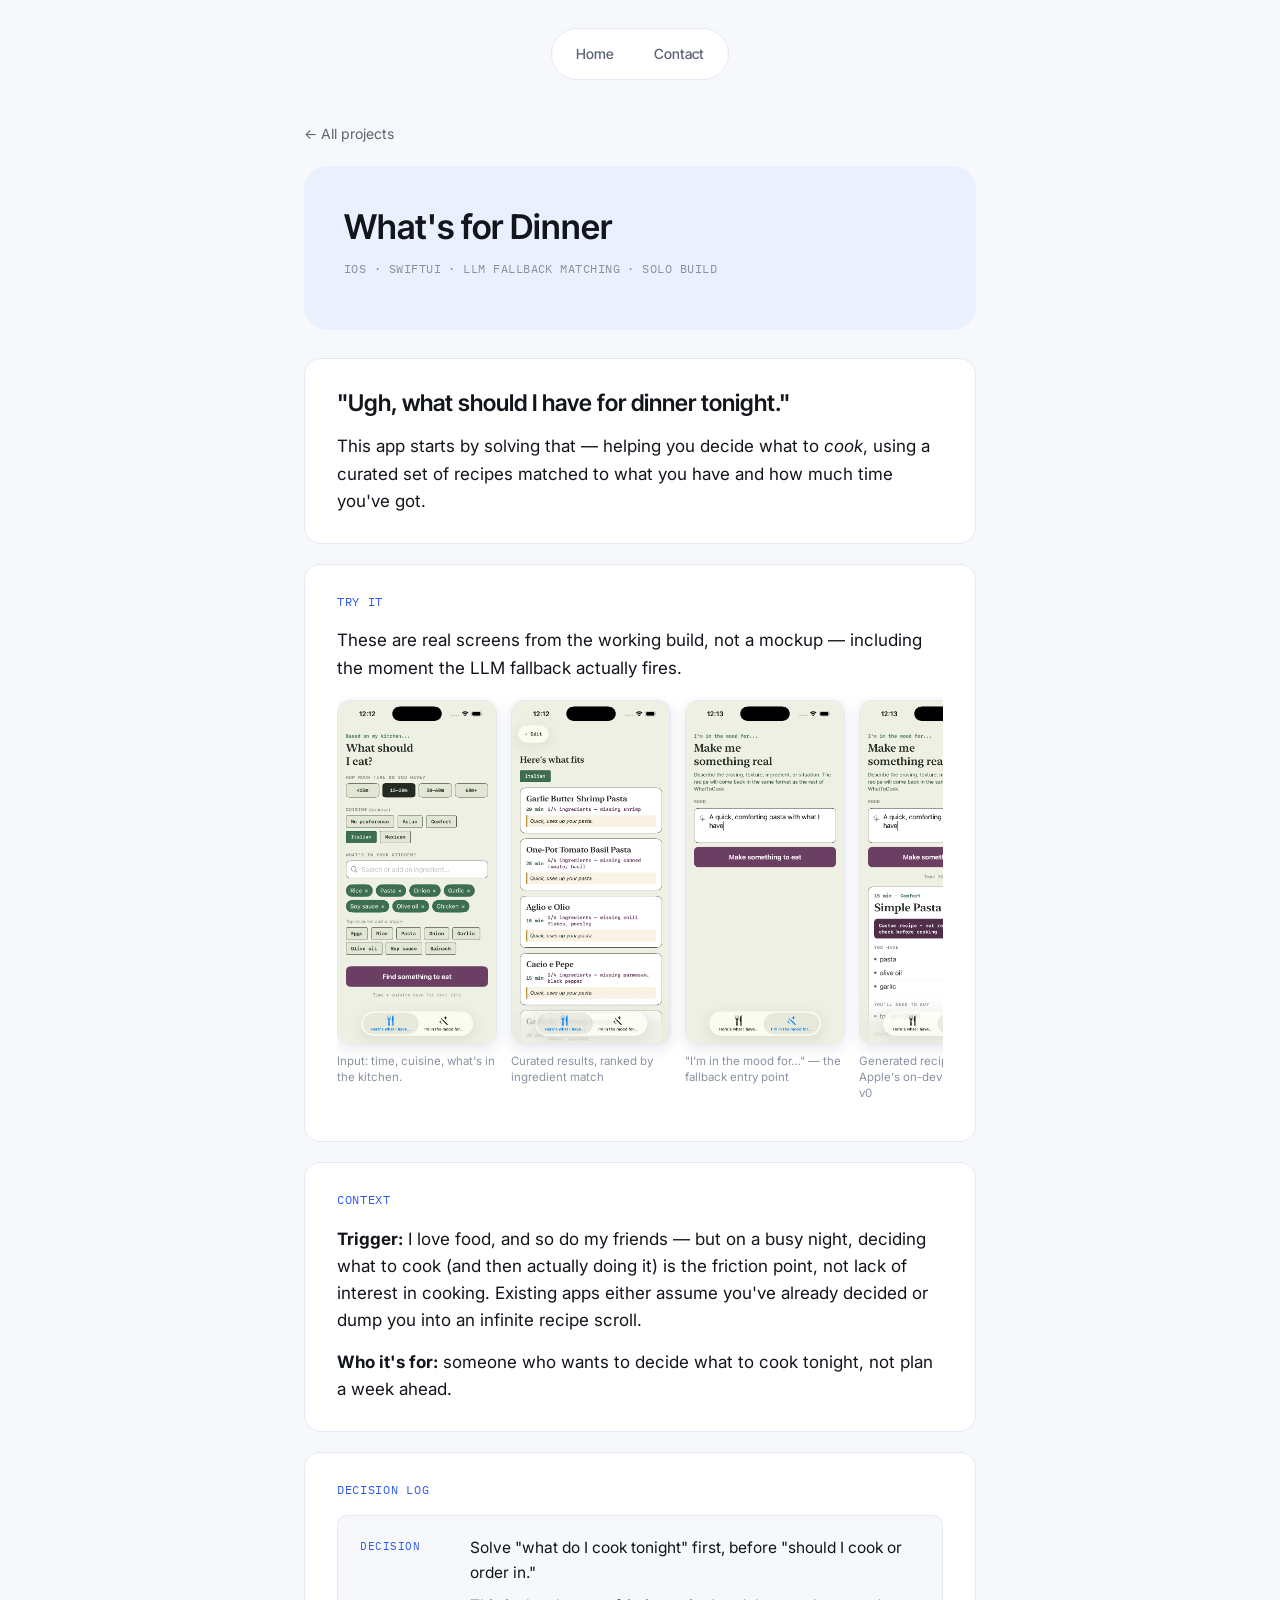
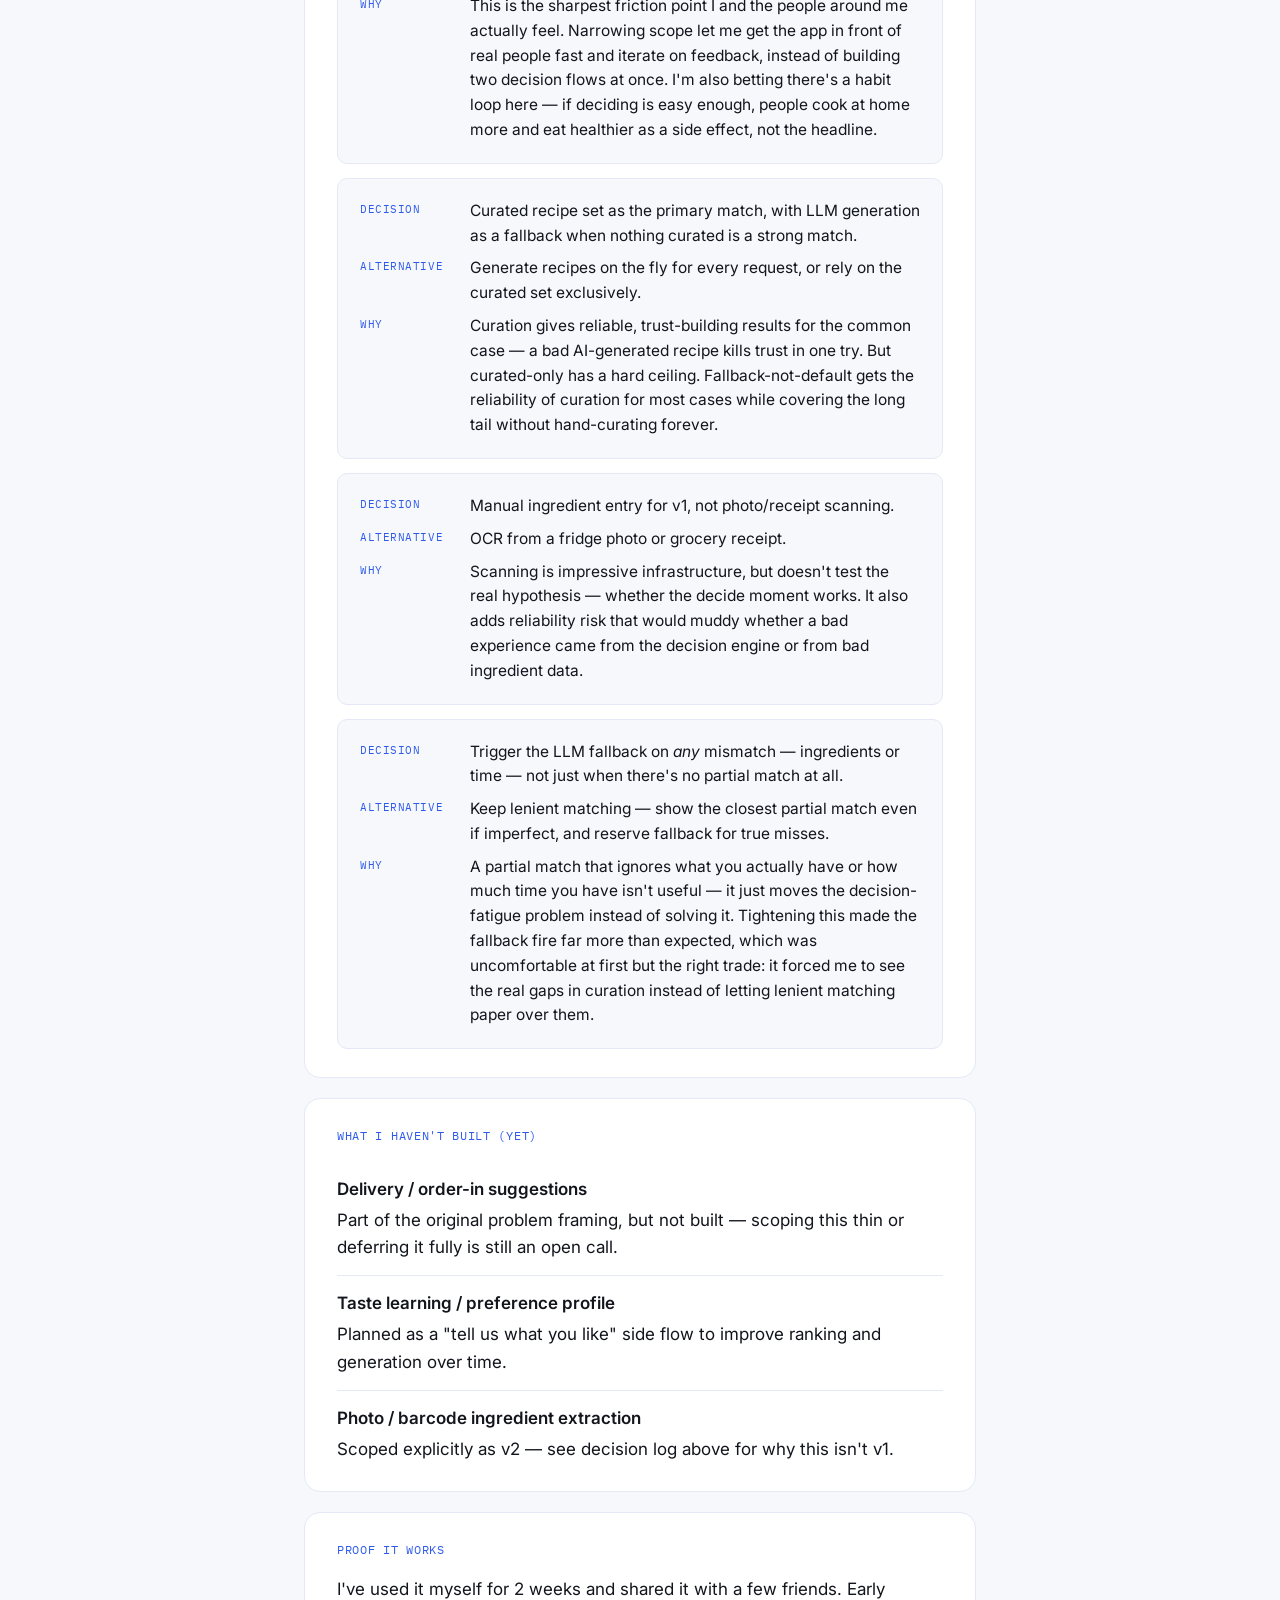
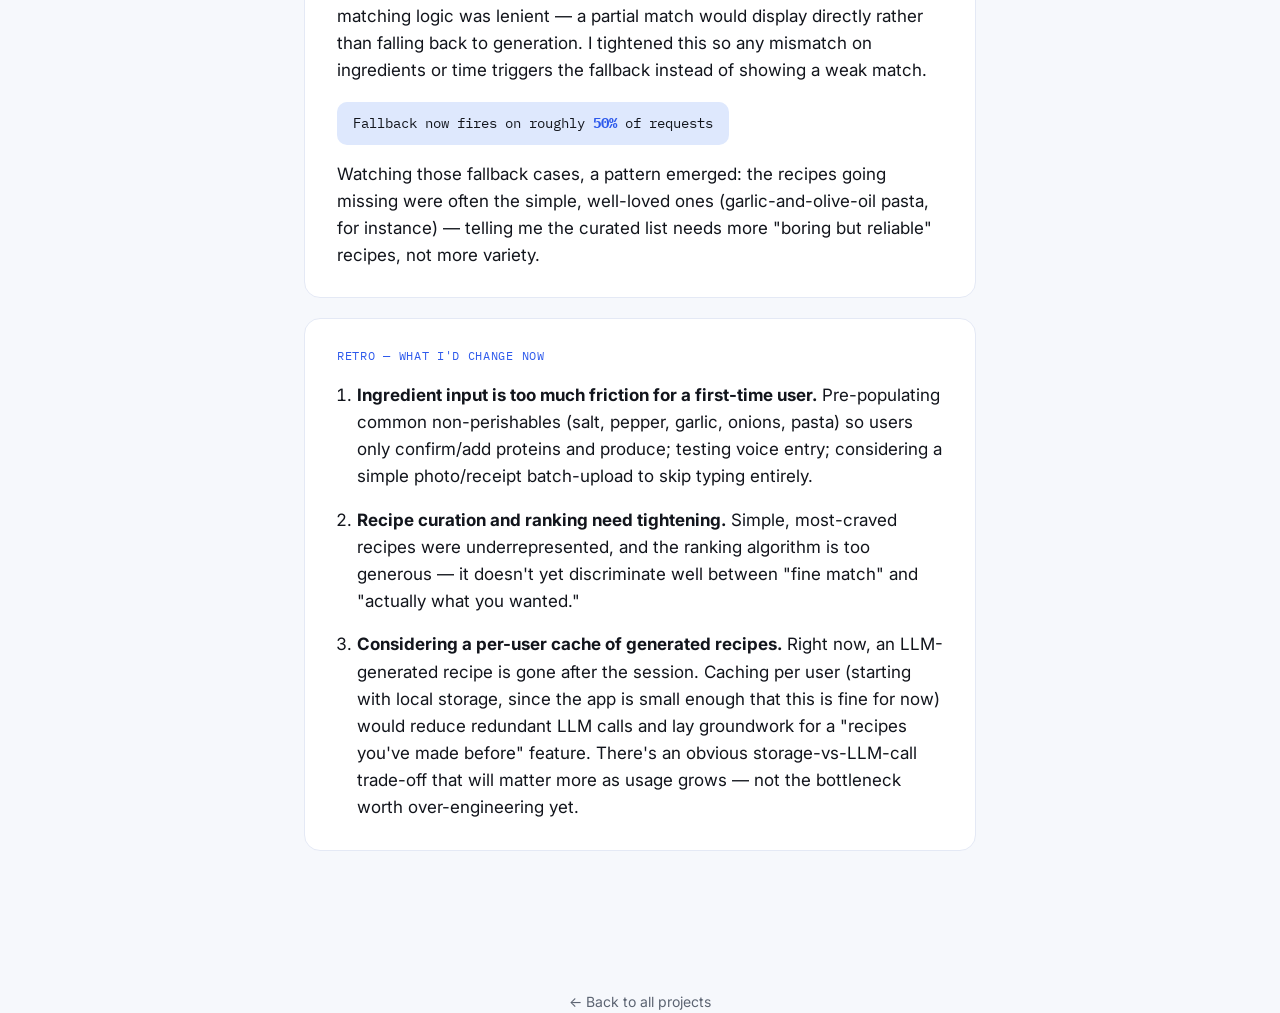
==== commit f62bb605: "some wording" ====
--- a/case-study-eat.html
+++ b/case-study-eat.html
@@ -39,19 +39,19 @@
     <div class="screenshot-grid">
       <figure>
         <img src="screenshots/eat-1-input.png" alt="Input screen: time available, cuisine, and kitchen ingredients">
-        <figcaption>Input — time, cuisine, what's in the kitchen</figcaption>
+        <figcaption>Input: time, cuisine, what's in the kitchen.</figcaption>
       </figure>
       <figure>
         <img src="screenshots/eat-2-results.png" alt="Results screen showing ranked curated recipes with missing ingredients called out">
         <figcaption>Curated results, ranked by ingredient match</figcaption>
       </figure>
       <figure>
-        <img src="screenshots/eat-3-mood.png" alt="Mood-based input screen for the LLM fallback flow">
+        <img src="screenshots/eat-4-fallback.png" alt="Mood-based input screen for the LLM generation flow">
         <figcaption>"I'm in the mood for…" — the fallback entry point</figcaption>
       </figure>
       <figure>
-        <img src="screenshots/eat-4-fallback.png" alt="Generated recipe result flagged as a custom, not-yet-reviewed recipe, showing 15.31 second generation time">
-        <figcaption>The fallback firing — flagged as custom, not reviewed</figcaption>
+        <img src="screenshots/eat-3-mood.png" alt="Generated recipe result flagged as a custom, not-yet-reviewed recipe, showing 15.31 second generation time">
+        <figcaption>Generated recipes, using Apple's on-device model in v0</figcaption>
       </figure>
     </div>
   </section>
--- a/styles.css
+++ b/styles.css
@@ -1,6 +1,6 @@
 /* ============================================================
-   DESIGN TOKENS â€” v2
-   Reference: Figma UX portfolios
+   DESIGN TOKENS — v2
+   Reference: Figma's UX portfolio examples.
    ============================================================ */
 
    :root {
@@ -16,7 +16,6 @@
     --accent-soft: #DEE8FD;    /* chip / tag background */
     --accent-transit: #185FA5;
     --accent-food: #2E7D4F;
-    --accent-available: #a1d7b7;
     --shadow-color: 220, 60%, 55%;
   
     /* type */
@@ -64,7 +63,7 @@
     padding: 0 var(--gutter);
   }
   
-  /* soft, blue-tinted shadow used throughout â€” the one recurring "material" */
+  /* soft, blue-tinted shadow used throughout — the one recurring "material" */
   .shadow-soft {
     box-shadow:
       0 1px 2px hsla(var(--shadow-color), 0.06),
@@ -123,7 +122,7 @@
   .header-strip .name {
     font-family: var(--display);
     font-weight: 600;
-    font-size: 24px;
+    font-size: 16px;
     margin: 0;
     color: var(--ink);
     white-space: nowrap;
@@ -132,7 +131,7 @@
     font-size: 13.5px;
     color: var(--ink-soft);
     margin: 0;
-    max-width: 100ch;
+    max-width: 46ch;
     text-align: right;
   }
   
@@ -226,7 +225,7 @@
     flex: 1;
     min-height: 130px;
   }
-  .route-graphic svg:first-child { position: absolute; inset: 0; width: 100%; height: 100%; overflow: visible; }
+  .route-graphic > svg:first-child { position: absolute; inset: 0; width: 100%; height: 100%; overflow: visible; }
   .pin {
     position: absolute;
     display: flex;
@@ -262,7 +261,7 @@
     color: var(--ink-faint);
     letter-spacing: 0.02em;
   }
-  .p-status-inprogress {
+  .p-status {
     display: inline-block;
     font-family: var(--mono);
     font-size: 11px;
@@ -274,19 +273,7 @@
     border-radius: var(--r-pill);
     margin-top: 8px;
   }
-  .p-status-available {
-    display: inline-block;
-    font-family: var(--mono);
-    font-size: 11px;
-    text-transform: uppercase;
-    letter-spacing: 0.04em;
-    color: var(--accent-food);
-    background: var(--accent-available);
-    padding: 3px 10px;
-    border-radius: var(--r-pill);
-    margin-top: 8px;
-  }
-
+  
   @media (max-width: 560px) {
     .header-strip { flex-direction: column; align-items: flex-start; gap: 8px; }
     .header-strip .bio { text-align: left; }
@@ -309,7 +296,7 @@
   }
   
   /* ============================================================
-     CASE STUDY PAGES â€” v2
+     CASE STUDY PAGES — v2
      ============================================================ */
   
   .case-page { padding: 40px var(--gutter) 80px; max-width: 720px; margin: 0 auto; }
@@ -431,7 +418,37 @@
     padding: 16px 18px;
   }
   
+  .screenshot-grid {
+    display: flex;
+    gap: 14px;
+    overflow-x: auto;
+    padding: 4px 4px 12px;
+    margin-top: 8px;
+    -webkit-overflow-scrolling: touch;
+    scroll-snap-type: x mandatory;
+  }
+  .screenshot-grid figure {
+    margin: 0;
+    flex: 0 0 auto;
+    width: 160px;
+    scroll-snap-align: start;
+  }
+  .screenshot-grid img {
+    width: 160px;
+    display: block;
+    border-radius: 12px;
+    border: 1px solid var(--line);
+    box-shadow: 0 4px 14px rgba(15,42,87,0.1);
+  }
+  .screenshot-grid figcaption {
+    font-size: 11.5px;
+    color: var(--ink-faint);
+    margin-top: 8px;
+    line-height: 1.4;
+  }
+  
   @media (max-width: 560px) {
     .d-row { grid-template-columns: 1fr; gap: 2px; }
     .case-hero, .case-block { padding: 28px 22px; }
-  }+  }
+  
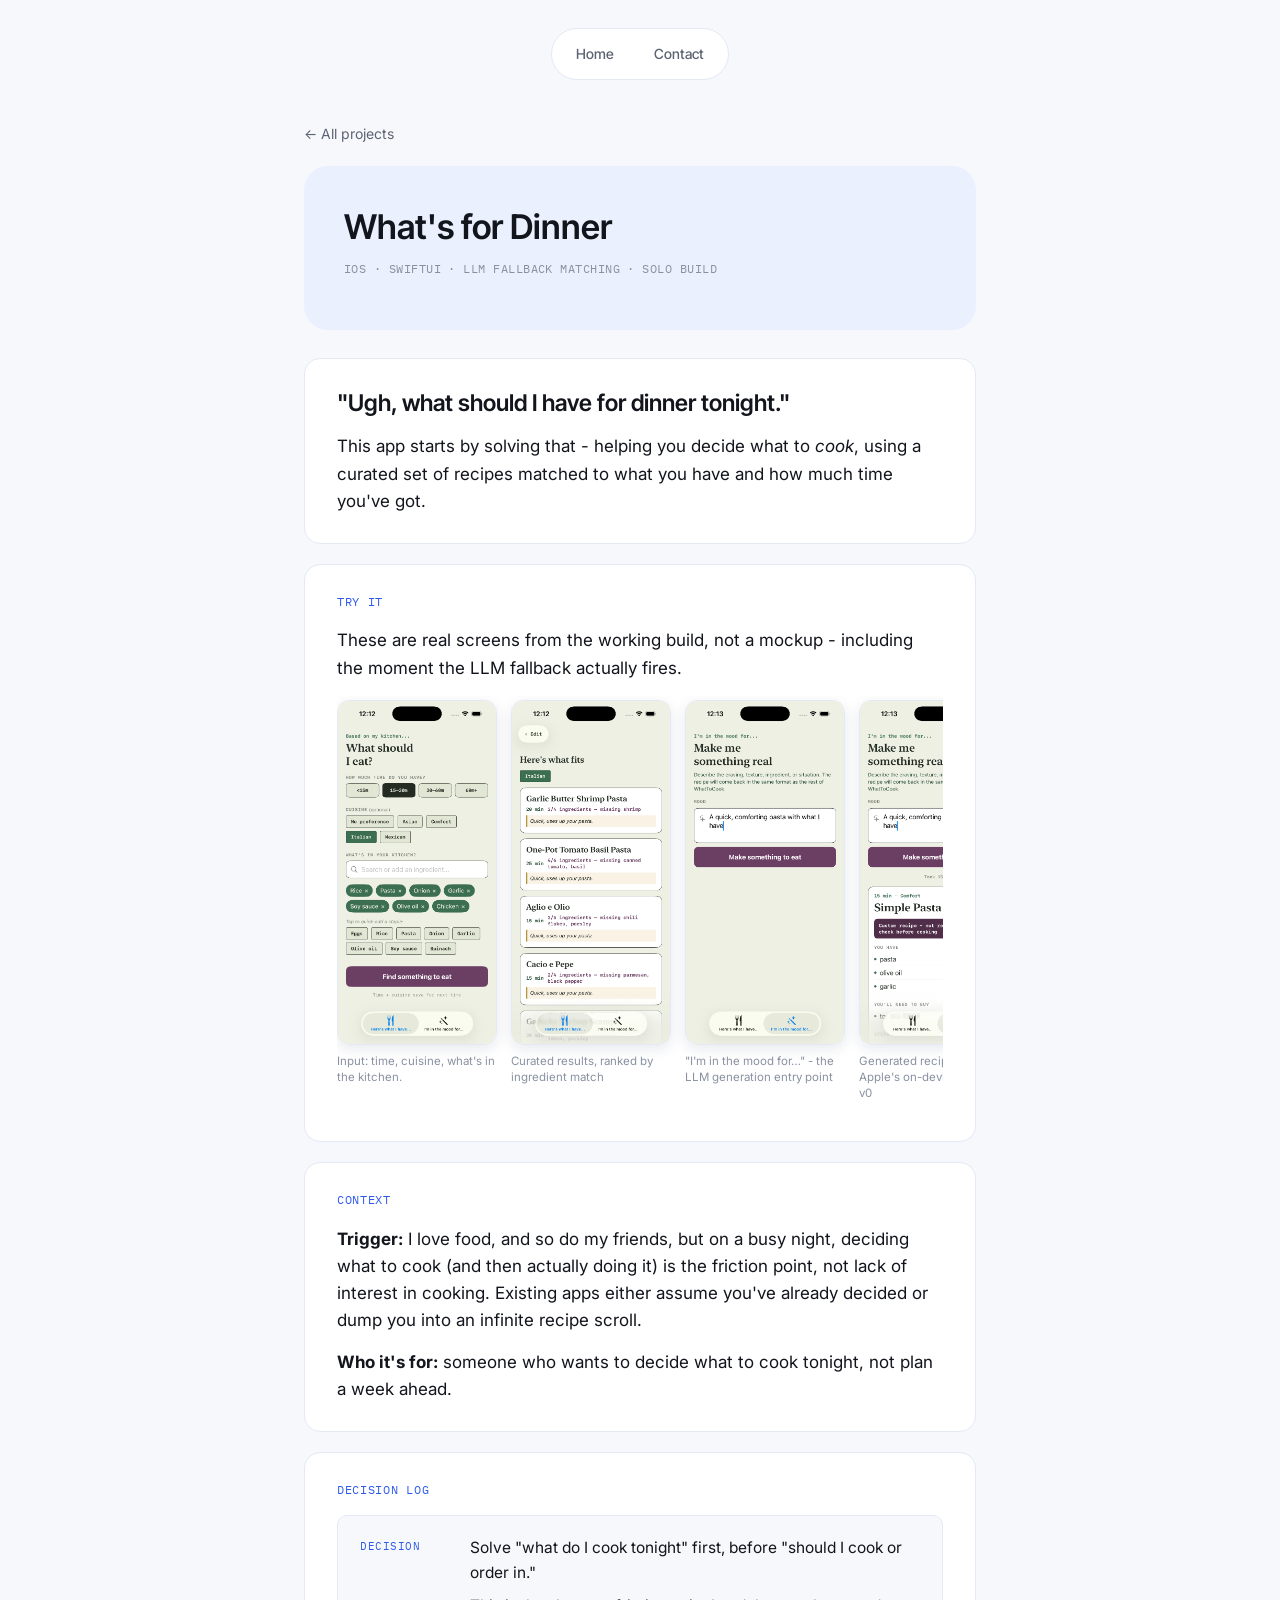
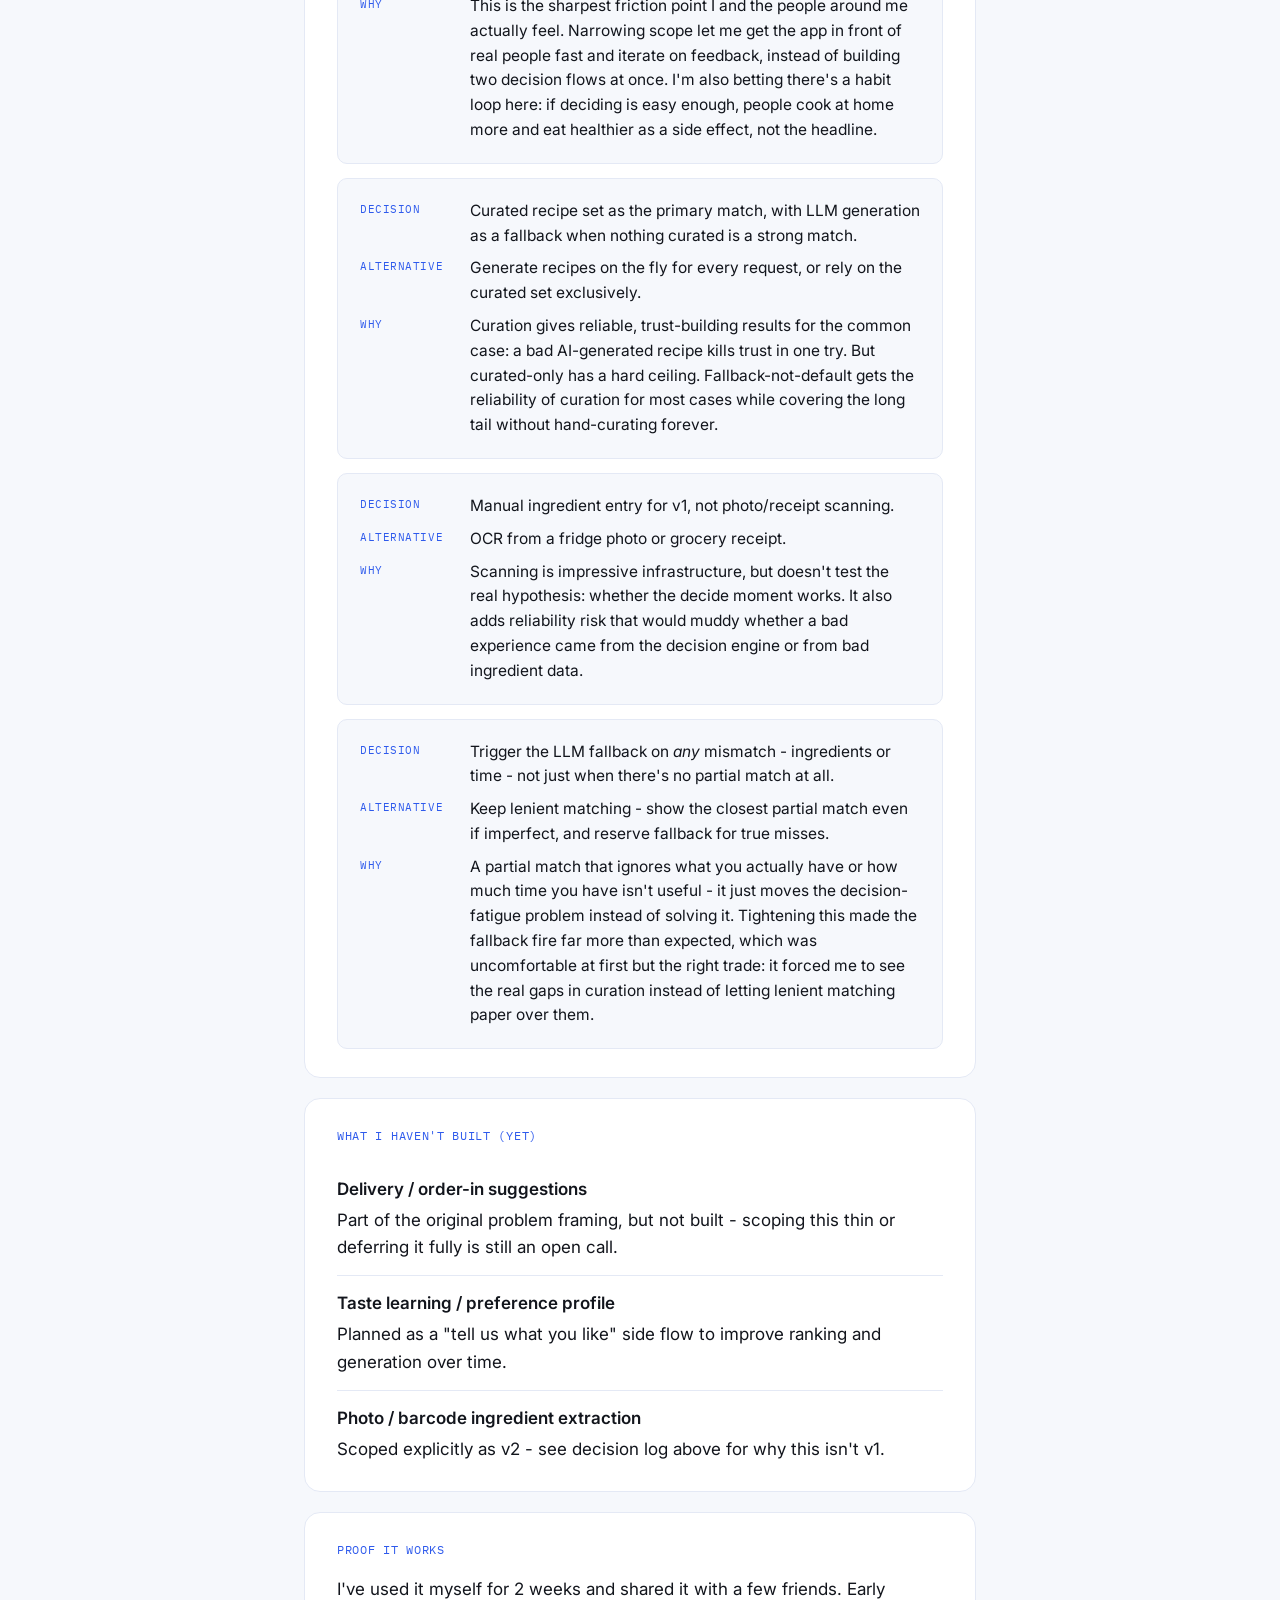
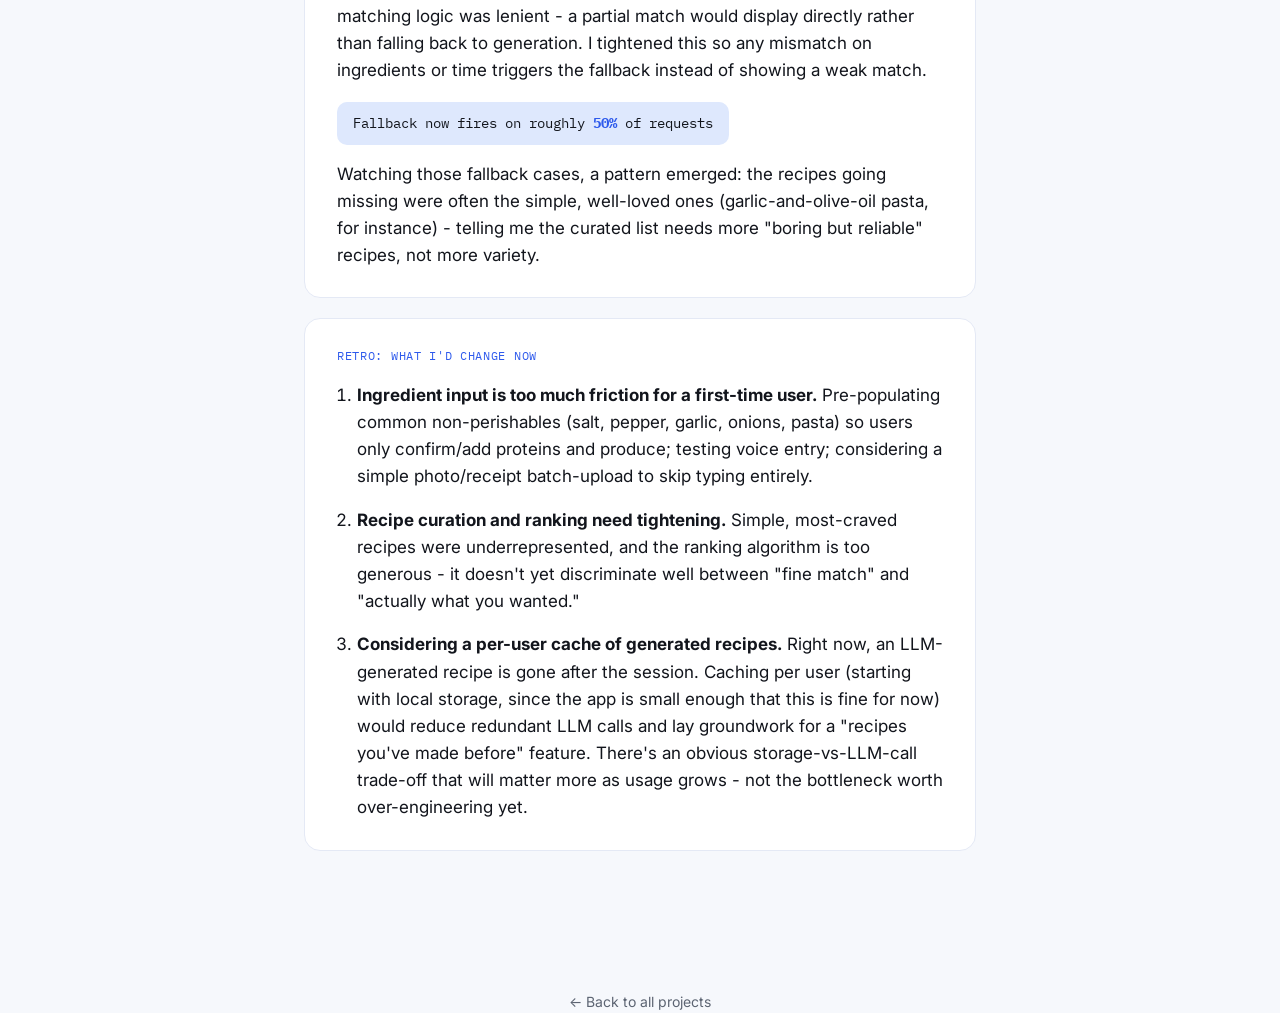
==== commit a72024a4: "bye em dash" ====
--- a/case-study-eat.html
+++ b/case-study-eat.html
@@ -3,7 +3,7 @@
 <head>
 <meta charset="UTF-8">
 <meta name="viewport" content="width=device-width, initial-scale=1.0">
-<title>What's for Dinner — Case Study</title>
+<title>What's for Dinner: Case Study</title>
 <meta name="robots" content="noindex, nofollow">
 <link rel="preconnect" href="https://fonts.googleapis.com">
 <link rel="preconnect" href="https://fonts.gstatic.com" crossorigin>
@@ -30,12 +30,12 @@
 
   <section class="case-block">
     <p class="hook-line">"Ugh, what should I have for dinner tonight."</p>
-    <p>This app starts by solving that — helping you decide what to <em>cook</em>, using a curated set of recipes matched to what you have and how much time you've got.</p>
+    <p>This app starts by solving that - helping you decide what to <em>cook</em>, using a curated set of recipes matched to what you have and how much time you've got.</p>
   </section>
 
   <section class="case-block">
     <p class="label">Try it</p>
-    <p>These are real screens from the working build, not a mockup — including the moment the LLM fallback actually fires.</p>
+    <p>These are real screens from the working build, not a mockup - including the moment the LLM fallback actually fires.</p>
     <div class="screenshot-grid">
       <figure>
         <img src="screenshots/eat-1-input.png" alt="Input screen: time available, cuisine, and kitchen ingredients">
@@ -47,7 +47,7 @@
       </figure>
       <figure>
         <img src="screenshots/eat-4-fallback.png" alt="Mood-based input screen for the LLM generation flow">
-        <figcaption>"I'm in the mood for…" — the fallback entry point</figcaption>
+        <figcaption>"I'm in the mood for…" - the LLM generation entry point</figcaption>
       </figure>
       <figure>
         <img src="screenshots/eat-3-mood.png" alt="Generated recipe result flagged as a custom, not-yet-reviewed recipe, showing 15.31 second generation time">
@@ -58,7 +58,7 @@
 
   <section class="case-block">
     <p class="label">Context</p>
-    <p><strong>Trigger:</strong> I love food, and so do my friends — but on a busy night, deciding what to cook (and then actually doing it) is the friction point, not lack of interest in cooking. Existing apps either assume you've already decided or dump you into an infinite recipe scroll.</p>
+    <p><strong>Trigger:</strong> I love food, and so do my friends, but on a busy night, deciding what to cook (and then actually doing it) is the friction point, not lack of interest in cooking. Existing apps either assume you've already decided or dump you into an infinite recipe scroll.</p>
     <p><strong>Who it's for:</strong> someone who wants to decide what to cook tonight, not plan a week ahead.</p>
   </section>
 
@@ -67,25 +67,25 @@
 
     <div class="decision-card">
       <div class="d-row"><span class="k">Decision</span><p class="v">Solve "what do I cook tonight" first, before "should I cook or order in."</p></div>
-      <div class="d-row"><span class="k">Why</span><p class="v">This is the sharpest friction point I and the people around me actually feel. Narrowing scope let me get the app in front of real people fast and iterate on feedback, instead of building two decision flows at once. I'm also betting there's a habit loop here — if deciding is easy enough, people cook at home more and eat healthier as a side effect, not the headline.</p></div>
+      <div class="d-row"><span class="k">Why</span><p class="v">This is the sharpest friction point I and the people around me actually feel. Narrowing scope let me get the app in front of real people fast and iterate on feedback, instead of building two decision flows at once. I'm also betting there's a habit loop here: if deciding is easy enough, people cook at home more and eat healthier as a side effect, not the headline.</p></div>
     </div>
 
     <div class="decision-card">
       <div class="d-row"><span class="k">Decision</span><p class="v">Curated recipe set as the primary match, with LLM generation as a fallback when nothing curated is a strong match.</p></div>
       <div class="d-row"><span class="k">Alternative</span><p class="v">Generate recipes on the fly for every request, or rely on the curated set exclusively.</p></div>
-      <div class="d-row"><span class="k">Why</span><p class="v">Curation gives reliable, trust-building results for the common case — a bad AI-generated recipe kills trust in one try. But curated-only has a hard ceiling. Fallback-not-default gets the reliability of curation for most cases while covering the long tail without hand-curating forever.</p></div>
+      <div class="d-row"><span class="k">Why</span><p class="v">Curation gives reliable, trust-building results for the common case: a bad AI-generated recipe kills trust in one try. But curated-only has a hard ceiling. Fallback-not-default gets the reliability of curation for most cases while covering the long tail without hand-curating forever.</p></div>
     </div>
 
     <div class="decision-card">
       <div class="d-row"><span class="k">Decision</span><p class="v">Manual ingredient entry for v1, not photo/receipt scanning.</p></div>
       <div class="d-row"><span class="k">Alternative</span><p class="v">OCR from a fridge photo or grocery receipt.</p></div>
-      <div class="d-row"><span class="k">Why</span><p class="v">Scanning is impressive infrastructure, but doesn't test the real hypothesis — whether the decide moment works. It also adds reliability risk that would muddy whether a bad experience came from the decision engine or from bad ingredient data.</p></div>
+      <div class="d-row"><span class="k">Why</span><p class="v">Scanning is impressive infrastructure, but doesn't test the real hypothesis: whether the decide moment works. It also adds reliability risk that would muddy whether a bad experience came from the decision engine or from bad ingredient data.</p></div>
     </div>
 
     <div class="decision-card">
-      <div class="d-row"><span class="k">Decision</span><p class="v">Trigger the LLM fallback on <em>any</em> mismatch — ingredients or time — not just when there's no partial match at all.</p></div>
-      <div class="d-row"><span class="k">Alternative</span><p class="v">Keep lenient matching — show the closest partial match even if imperfect, and reserve fallback for true misses.</p></div>
-      <div class="d-row"><span class="k">Why</span><p class="v">A partial match that ignores what you actually have or how much time you have isn't useful — it just moves the decision-fatigue problem instead of solving it. Tightening this made the fallback fire far more than expected, which was uncomfortable at first but the right trade: it forced me to see the real gaps in curation instead of letting lenient matching paper over them.</p></div>
+      <div class="d-row"><span class="k">Decision</span><p class="v">Trigger the LLM fallback on <em>any</em> mismatch - ingredients or time - not just when there's no partial match at all.</p></div>
+      <div class="d-row"><span class="k">Alternative</span><p class="v">Keep lenient matching - show the closest partial match even if imperfect, and reserve fallback for true misses.</p></div>
+      <div class="d-row"><span class="k">Why</span><p class="v">A partial match that ignores what you actually have or how much time you have isn't useful - it just moves the decision-fatigue problem instead of solving it. Tightening this made the fallback fire far more than expected, which was uncomfortable at first but the right trade: it forced me to see the real gaps in curation instead of letting lenient matching paper over them.</p></div>
     </div>
 
   </section>
@@ -93,25 +93,25 @@
   <section class="case-block">
     <p class="label">What I haven't built (yet)</p>
     <ul class="not-built">
-      <li><span class="nb-title">Delivery / order-in suggestions</span>Part of the original problem framing, but not built — scoping this thin or deferring it fully is still an open call.</li>
+      <li><span class="nb-title">Delivery / order-in suggestions</span>Part of the original problem framing, but not built - scoping this thin or deferring it fully is still an open call.</li>
       <li><span class="nb-title">Taste learning / preference profile</span>Planned as a "tell us what you like" side flow to improve ranking and generation over time.</li>
-      <li><span class="nb-title">Photo / barcode ingredient extraction</span>Scoped explicitly as v2 — see decision log above for why this isn't v1.</li>
+      <li><span class="nb-title">Photo / barcode ingredient extraction</span>Scoped explicitly as v2 - see decision log above for why this isn't v1.</li>
     </ul>
   </section>
 
   <section class="case-block">
     <p class="label">Proof it works</p>
-    <p>I've used it myself for 2 weeks and shared it with a few friends. Early matching logic was lenient — a partial match would display directly rather than falling back to generation. I tightened this so any mismatch on ingredients or time triggers the fallback instead of showing a weak match.</p>
+    <p>I've used it myself for 2 weeks and shared it with a few friends. Early matching logic was lenient - a partial match would display directly rather than falling back to generation. I tightened this so any mismatch on ingredients or time triggers the fallback instead of showing a weak match.</p>
     <div class="stat-callout">Fallback now fires on roughly <b>50%</b> of requests</div>
-    <p>Watching those fallback cases, a pattern emerged: the recipes going missing were often the simple, well-loved ones (garlic-and-olive-oil pasta, for instance) — telling me the curated list needs more "boring but reliable" recipes, not more variety.</p>
+    <p>Watching those fallback cases, a pattern emerged: the recipes going missing were often the simple, well-loved ones (garlic-and-olive-oil pasta, for instance) - telling me the curated list needs more "boring but reliable" recipes, not more variety.</p>
   </section>
 
   <section class="case-block">
-    <p class="label">Retro — what I'd change now</p>
+    <p class="label">Retro: what I'd change now</p>
     <ol class="retro-list">
       <li><strong>Ingredient input is too much friction for a first-time user.</strong> Pre-populating common non-perishables (salt, pepper, garlic, onions, pasta) so users only confirm/add proteins and produce; testing voice entry; considering a simple photo/receipt batch-upload to skip typing entirely.</li>
-      <li><strong>Recipe curation and ranking need tightening.</strong> Simple, most-craved recipes were underrepresented, and the ranking algorithm is too generous — it doesn't yet discriminate well between "fine match" and "actually what you wanted."</li>
-      <li><strong>Considering a per-user cache of generated recipes.</strong> Right now, an LLM-generated recipe is gone after the session. Caching per user (starting with local storage, since the app is small enough that this is fine for now) would reduce redundant LLM calls and lay groundwork for a "recipes you've made before" feature. There's an obvious storage-vs-LLM-call trade-off that will matter more as usage grows — not the bottleneck worth over-engineering yet.</li>
+      <li><strong>Recipe curation and ranking need tightening.</strong> Simple, most-craved recipes were underrepresented, and the ranking algorithm is too generous - it doesn't yet discriminate well between "fine match" and "actually what you wanted."</li>
+      <li><strong>Considering a per-user cache of generated recipes.</strong> Right now, an LLM-generated recipe is gone after the session. Caching per user (starting with local storage, since the app is small enough that this is fine for now) would reduce redundant LLM calls and lay groundwork for a "recipes you've made before" feature. There's an obvious storage-vs-LLM-call trade-off that will matter more as usage grows - not the bottleneck worth over-engineering yet.</li>
     </ol>
   </section>
 
--- a/styles.css
+++ b/styles.css
@@ -16,6 +16,7 @@
     --accent-soft: #DEE8FD;    /* chip / tag background */
     --accent-transit: #185FA5;
     --accent-food: #2E7D4F;
+    --accent-available: #a1d7b7;
     --shadow-color: 220, 60%, 55%;
   
     /* type */
@@ -261,7 +262,13 @@
     color: var(--ink-faint);
     letter-spacing: 0.02em;
   }
-  .p-status {
+  .p-tags-decision {
+    font-family: var(--mono);
+    font-size: 12px;
+    color: var(--ink-faint);
+    letter-spacing: 0.02em;
+  }
+  .p-status-inprogress {
     display: inline-block;
     font-family: var(--mono);
     font-size: 11px;
@@ -273,7 +280,18 @@
     border-radius: var(--r-pill);
     margin-top: 8px;
   }
-  
+  .p-status-available {
+    display: inline-block;
+    font-family: var(--mono);
+    font-size: 11px;
+    text-transform: uppercase;
+    letter-spacing: 0.04em;
+    color: var(--accent-food);
+    background: var(--accent-available);
+    padding: 3px 10px;
+    border-radius: var(--r-pill);
+    margin-top: 8px;
+  }
   @media (max-width: 560px) {
     .header-strip { flex-direction: column; align-items: flex-start; gap: 8px; }
     .header-strip .bio { text-align: left; }
